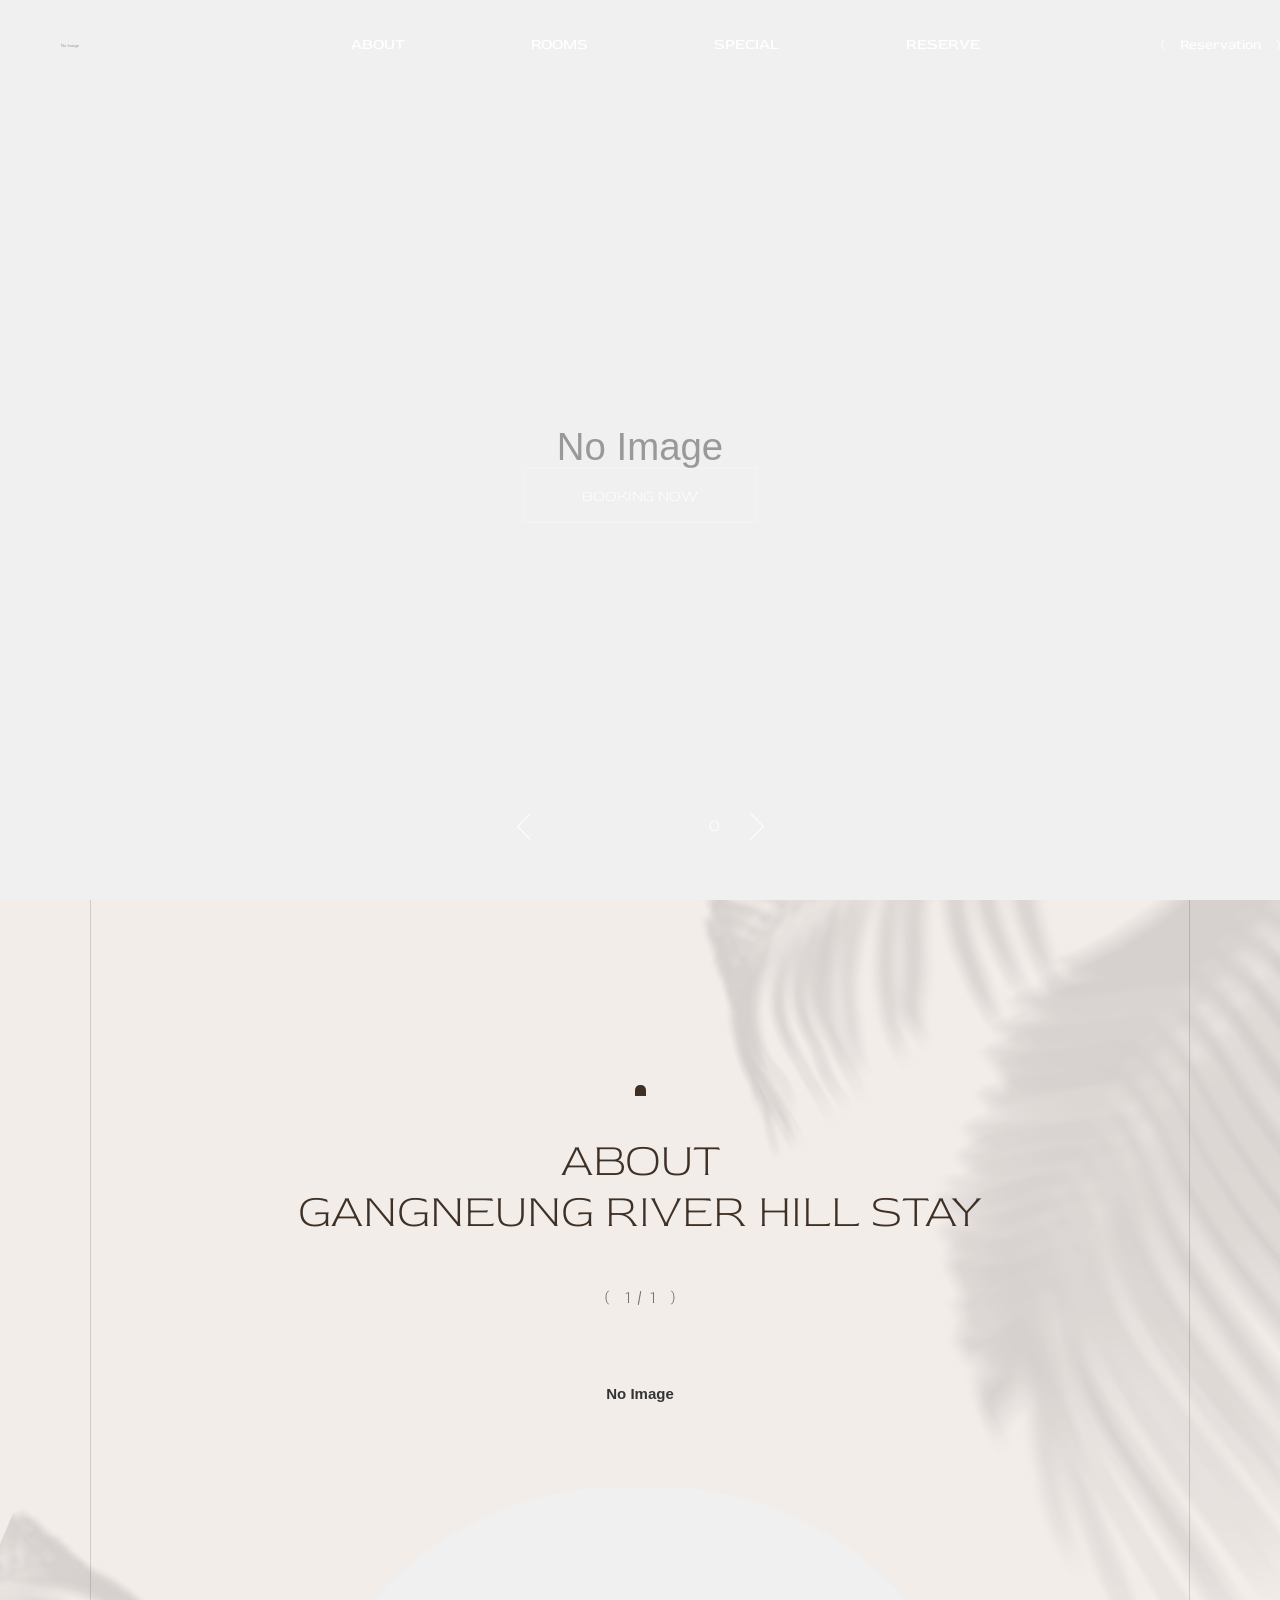
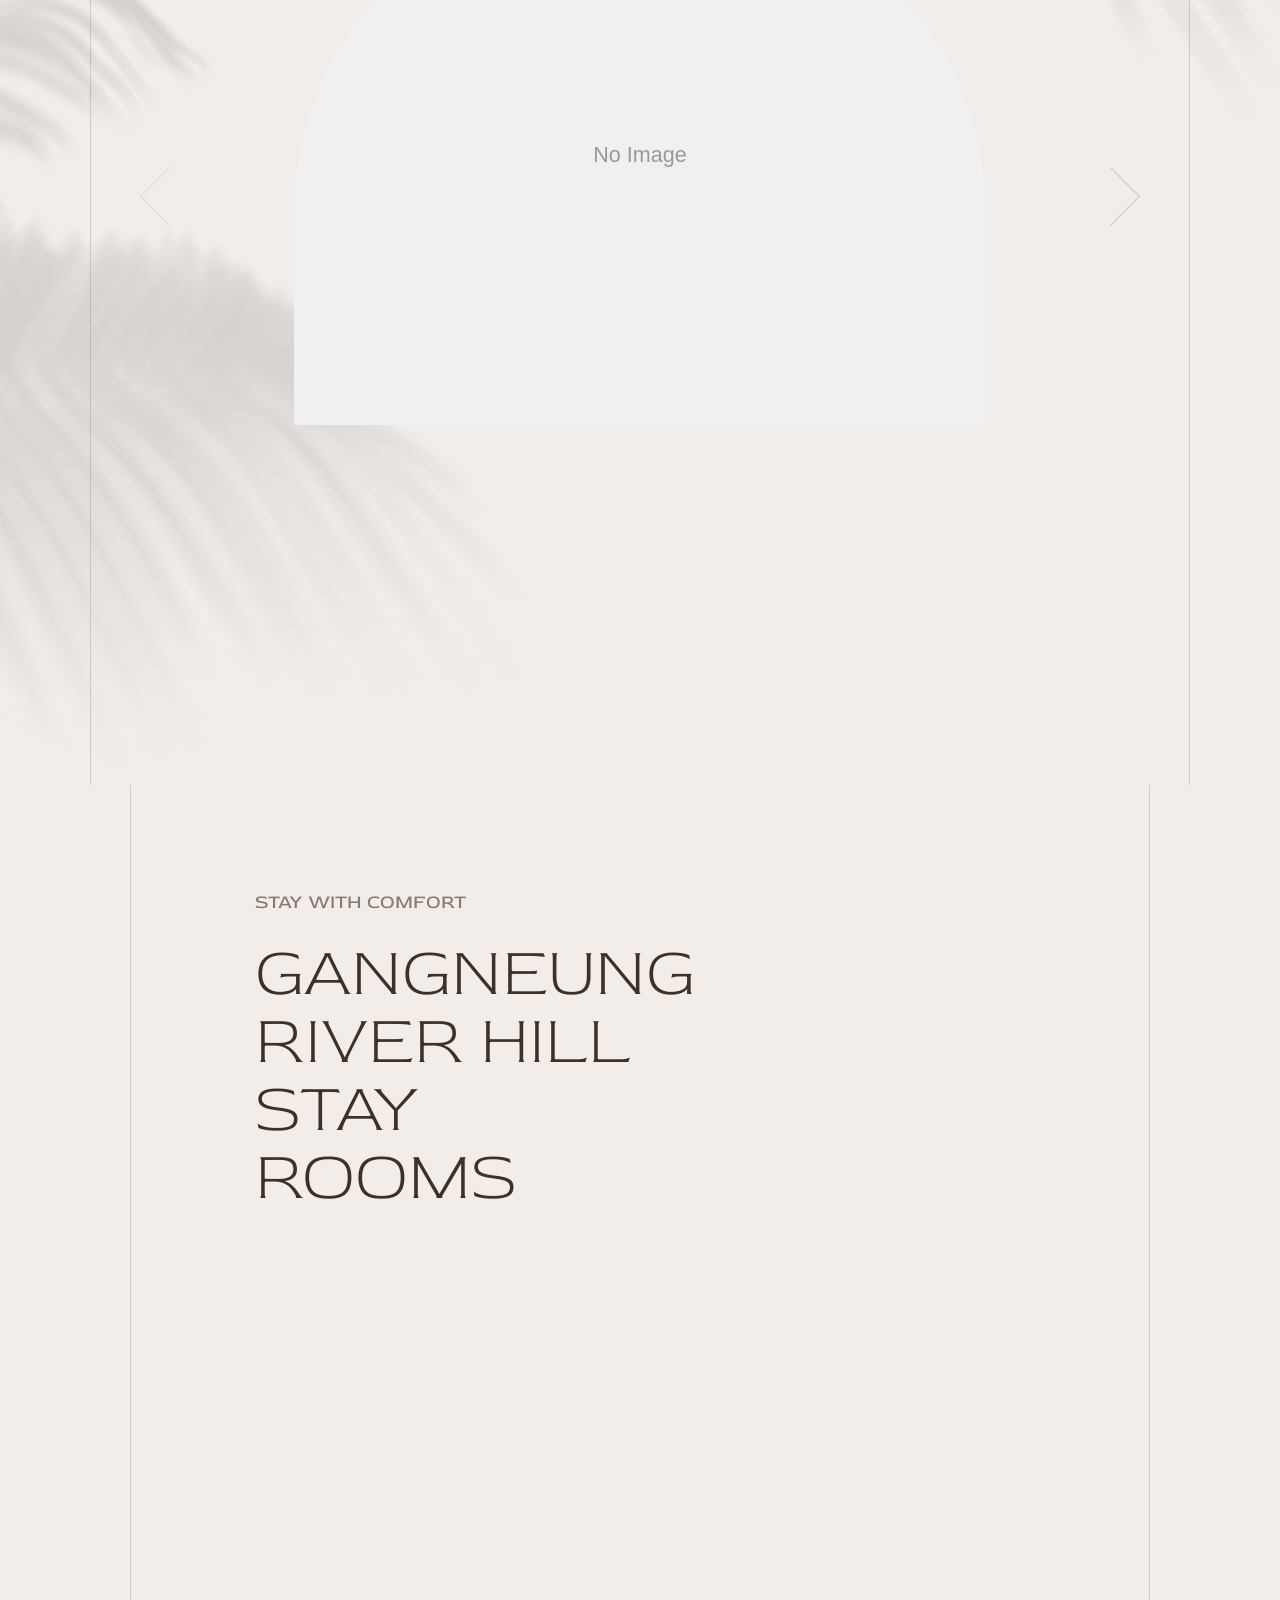
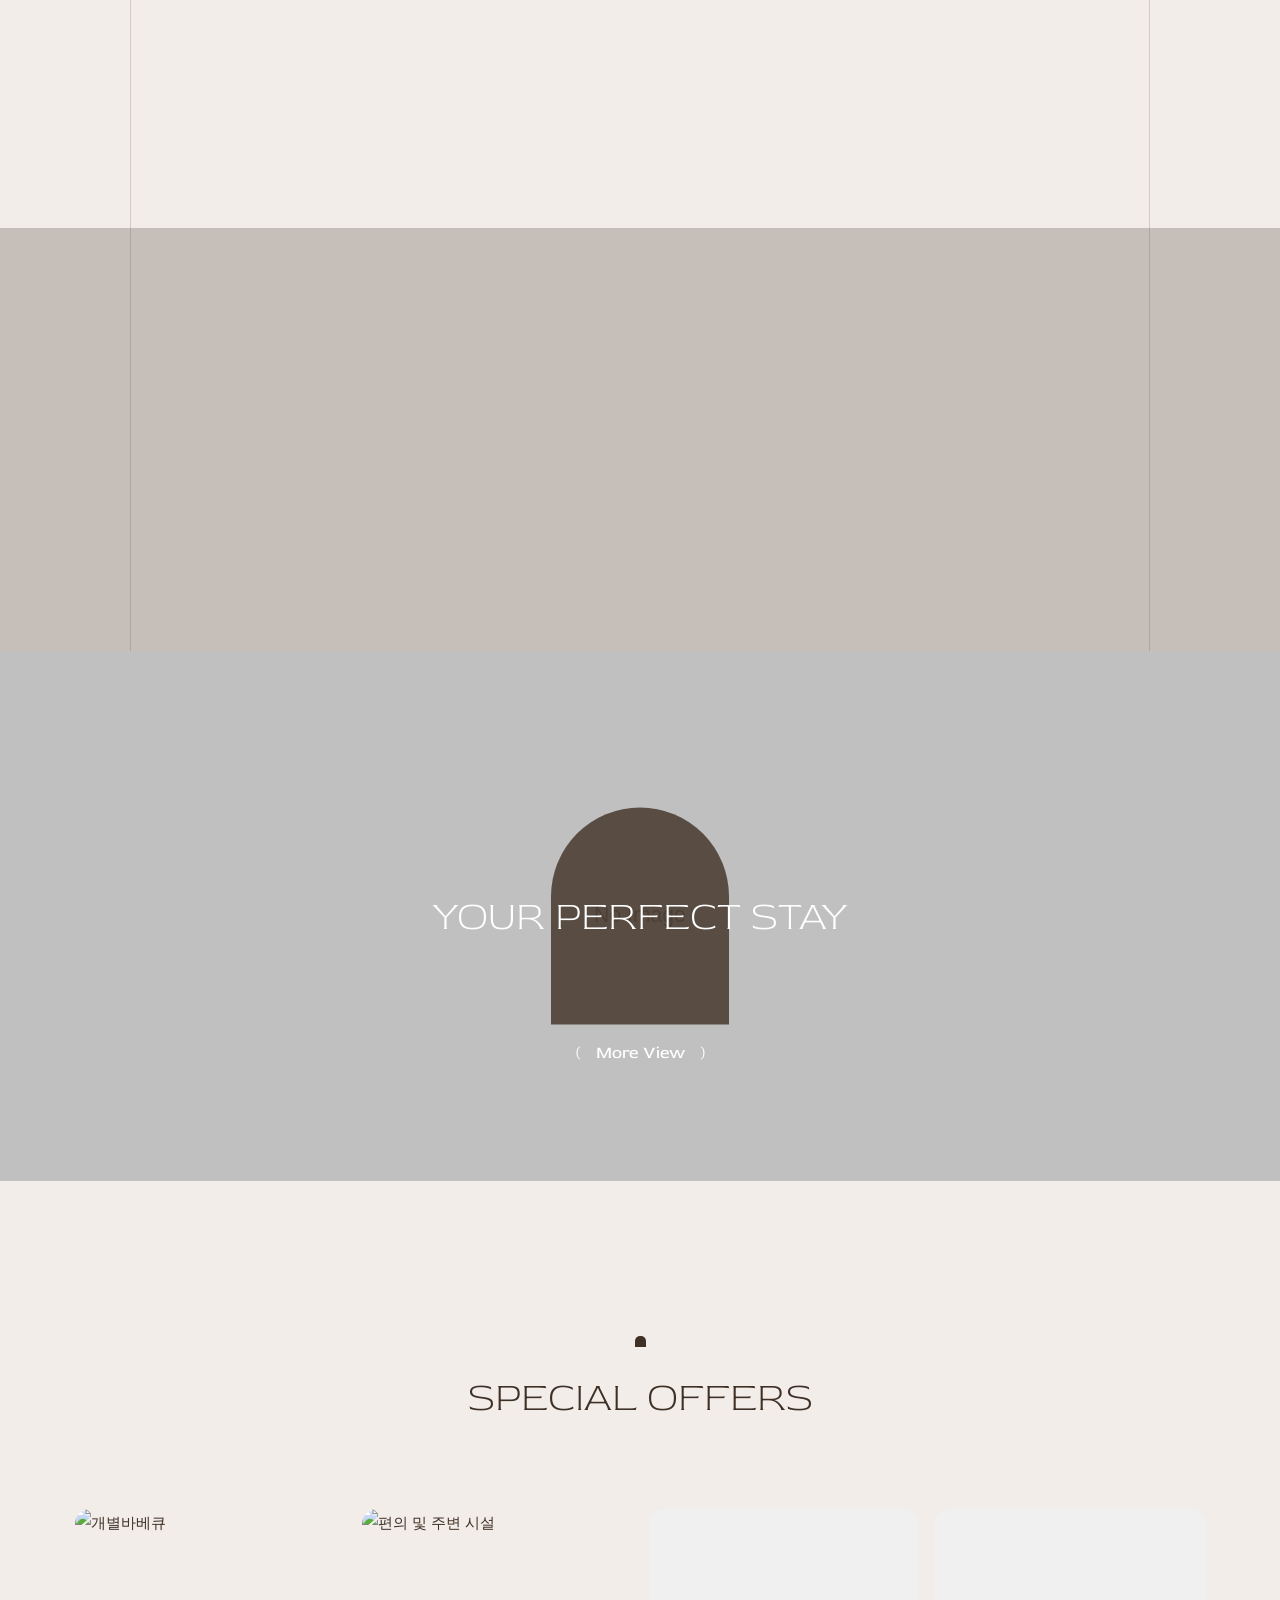
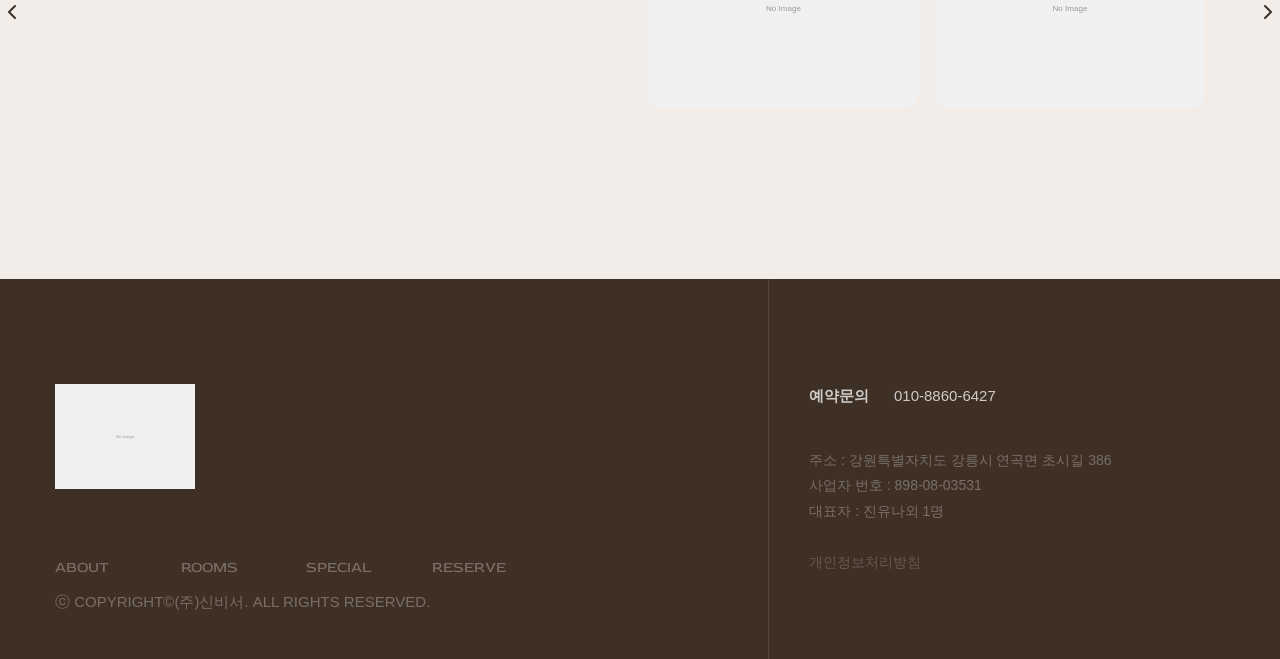
==== index.html @ bd5796c8 "Deploy site files" ====
<!DOCTYPE html>
<html lang="ko">
<head>
    <meta charset="UTF-8">
    <meta name="viewport" content="width=device-width, initial-scale=1.0">
    <link rel="icon" href="data:,">
    <title>강릉 리버힐스테이 - 홈</title>

    <link rel="stylesheet" href="styles/swiper-bundle.min.css" />
    <link rel="stylesheet" href="https://unpkg.com/aos@next/dist/aos.css" />
    <link rel="stylesheet" href="styles/theme.css">
    <link rel="stylesheet" href="styles/common.css">
    <link rel="stylesheet" href="styles/style.css">
    <link rel="stylesheet" href="styles/popup.css">

    <script src="https://code.jquery.com/jquery-latest.min.js"></script>
    <script src="js/swiper-bundle.min.js"></script>
    <script src="https://unpkg.com/aos@next/dist/aos.js"></script>
    <script src="js/header-footer-loader.js"></script>
  <!-- Open Graph Meta Tags for Social Media -->
  <meta property="og:type" content="website" />
  <meta property="og:title" content="강릉 리버힐스테이 - 홈" />
  <meta property="og:description" content="맑은 연곡천의 자연과 무료 개별 숯불 바비큐, 정성 어린 텃밭의 온기가 어우러지는 강릉 리버힐스테이에서 완벽한 휴식을 경험해 보세요." />
  <meta property="og:image" content="https://bookingplay-media.s3.amazonaws.com/item_images/2026/11/05/ZXi0kAtU2E5S.jpg" />
  <meta property="og:url" content="https://riverhillstay.kr" />

  <!-- Twitter Card Meta Tags -->
  <meta name="twitter:card" content="summary_large_image" />
  <meta name="twitter:title" content="강릉 리버힐스테이 - 홈" />
  <meta name="twitter:description" content="맑은 연곡천의 자연과 무료 개별 숯불 바비큐, 정성 어린 텃밭의 온기가 어우러지는 강릉 리버힐스테이에서 완벽한 휴식을 경험해 보세요." />
  <meta name="twitter:image" content="https://bookingplay-media.s3.amazonaws.com/item_images/2026/11/05/ZXi0kAtU2E5S.jpg" />
</head>
<body>
    <div id="sh_wrapper">
    <main id="sh_container">
            <!-- sh_section [s] -->
            <section id="sh_section" style="background:var(--color-primary)">
                <!-- main_banner [s] -->
                <!-- MAPPER: customFields.pages.index.sections[0].hero.images[isSelected] 동적 배경이미지 적용 -->
                <article>
                    <div id="main_banner">
                        <div class="swiper-container main_slide">
                            <div class="swiper-wrapper" data-index-hero-slides>
                                <div class="swiper-slide" style="background-size:cover;"></div>
                                <div class="swiper-slide" style="background-size:cover;"></div>
                                <div class="swiper-slide" style="background-size:cover;"></div>
                                <div class="swiper-slide" style="background-size:cover;"></div>
                                <div class="swiper-slide" style="background-size:cover;"></div>
                                <div class="swiper-slide" style="background-size:cover;"></div>
                                <div class="swiper-slide" style="background-size:cover;"></div>
                                <div class="swiper-slide" style="background-size:cover;"></div>
                                <div class="swiper-slide" style="background-size:cover;"></div>
                            </div>
                        </div>
                        <div class="txt" data-aos="fade-up">
                            <!-- MAPPER: customFields.pages.index.sections[0].hero.title, description -->
                            <div class="main_txt">
                                <p data-index-hero-description></p>
                                <span data-index-hero-title></span>
                                <a href="#!" data-booking-link>BOOKING NOW</a>
                            </div>
                        </div>
                        <div class="controls">
                            <button type="button" class="arr prev">
                                <img src="images/main_prev.png" alt="prev">
                            </button>
                            <div class="swiper-container pager">
                                <ul class="swiper-wrapper"></ul>
                            </div>
                            <div class="swiper-progress-bar">
                                <span class="slide_progress-bar"></span>
                            </div>
                            <p class="num num02">0</p>
                            <button type="button" class="arr next">
                                <img src="images/main_next.png" alt="next">
                            </button>
                        </div>
                    </div>
                </article>
                <!-- main_banner [e] -->

                <!-- atc01 [s] -->
                <article>
                    <article id="atc01">
                        <div class="all_wrap">
                            <img src="images/shadow_top.png" class="top_bg">
                            <img src="images/shadow_bottom.png" class="bottom_bg">
                            <div data-aos="fade-up" class="aos-init">
                                <div class="tit">
                                    <div class="deco"></div>
                                    <p><span>About</span><span data-essence-description>Jajakdo Aroma</span></p>
                                </div>
                                <div class="pager"></div>
                            </div>
                            <div class="swiper-container atc01_slide" data-aos="fade-up">
                                <div class="controls">
                                    <span class="arr prev"><img src="images/left.png" alt="img01"></span>
                                    <span class="arr next"><img src="images/right.png" alt="img01"></span>
                                </div>
                                <ul class="swiper-wrapper" data-essence-slides>
                                    <!-- MAPPER: customFields.pages.index.sections[0].essence.images[isSelected] 동적 생성 -->
                                </ul>
                            </div>
                        </div>
                    </article>
                </article>
                <!-- atc01 [e] -->

                <!-- roomList [s] -->
                <article>
                    <div id="roomList">
                        <div class="all_wrap">
                            <div class="tit_area room_tit" data-aos="fade-up">
                                <!-- MAPPER: gallery.title (fallback: stay with comfort), property.englishName, gallery.description -->
                                <div data-aos="fade-right">
                                    <b data-gallery-title-comfort>stay with comfort</b>
                                    <p><span data-property-english-name></span><span>rooms</span></p>
                                </div>
                                <b data-aos="fade-left" data-gallery-description></b>
                            </div>
                            <div class="wrap" data-aos="fade-up">
                                <div class="controls">
                                    <span class="arr prev">
                                        <img src="images/left.png" alt="img01">
                                    </span>
                                    <span class="arr next">
                                        <img src="images/right.png" alt="img01">
                                    </span>
                                </div>
                                <!-- MAPPER: property.rooms[].images[0].url + name + description -->
                                <div class="room_slider swiper-container">
                                    <div class="swiper-wrapper room_slide" data-index-room-slides>
                                    </div>
                                </div>
                            </div>
                        </div>
                    </div>
                </article>
                <!-- roomList [e] -->

                <!-- atc02 [s] -->
                <!-- MAPPER: customFields.pages.index.sections[0].closing.title, description, images[isSelected] -->
                <article>
                    <div id="atc02">
                        <div class="bg">
                            <img alt="visual" data-closing-image>
                        </div>
                        <div class="txt">
                            <p data-aos="fade-up" data-closing-title>your perfect stay</p>
                            <span data-aos="fade-up" data-closing-description>
                            </span>
                            <a data-aos="fade-up" href="main.html">(<span>More View</span>)</a>
                        </div>
                    </div>
                </article>
                <!-- atc02 [e] -->

                <!-- atc03 [s] -->
                <!-- MAPPER: customFields.pages.index.sections[0].signature.title, property.facilities[].images[isSelected] + name -->
                <article>
                    <div id="atc03" data-aos="fade-up">
                        <div class="tit">
                            <div class="deco"></div>
                            <p><span data-index-signature-title></span></p>
                            <b data-index-signature-description></b>
                        </div>
                        <div class="controls">
                            <span class="arr prev">
                                <svg xmlns="http://www.w3.org/2000/svg" width="24" height="24" viewBox="0 0 24 24" fill="none" stroke="currentColor" stroke-width="2" stroke-linecap="round" stroke-linejoin="round" class="feather feather-chevron-left">
                                    <polyline points="15 18 9 12 15 6"></polyline>
                                </svg>
                            </span>
                            <span class="arr next">
                                <svg xmlns="http://www.w3.org/2000/svg" width="24" height="24" viewBox="0 0 24 24" fill="none" stroke="currentColor" stroke-width="2" stroke-linecap="round" stroke-linejoin="round" class="feather feather-chevron-right">
                                    <polyline points="9 18 15 12 9 6"></polyline>
                                </svg>
                            </span>
                        </div>
                        <div class="swiper-container offer_slide" data-aos="fade-up">
                            <ul class="swiper-wrapper" data-index-facility-slides>
                            </ul>
                        </div>
                    </div>
                </article>
                <!-- atc03 [e] -->
            </section>
            <!-- sh_section [e] -->
        </section>
    </main>
    </div>

    <script src="js/preview-handler.js"></script>
    <script src="js/image-helpers.js"></script>
    <script src="js/data-mapper/core/base-mapper.js"></script>
    <script src="js/data-mapper/pages/index-mapper.js"></script>
    <script src="js/data-mapper/pages/header-footer-mapper.js"></script>
    <script src="js/common.js"></script>
    <script src="js/pages/index.js"></script>
    <div id="popup-container"></div>
    <script src="js/popup.js"></script>
</body>
</html>
---- styles/theme.css ----
/* ============================================================
   Theme CSS - 색상 및 폰트 정의 (이 파일만 교체하면 테마 변경)
   - 모든 폰트 @import 는 여기에만 둔다
   ============================================================ */

/* ===== Fonts (import는 theme.css 에만) ===== */
@import url('https://fonts.googleapis.com/css2?family=Noto+Sans+KR:wght@100;300;400;500;700&display=swap');
@import url('https://fonts.googleapis.com/css2?family=Red+Rose:wght@300;400;500;600;700&display=swap');
@import url('https://cdn.jsdelivr.net/gh/orioncactus/pretendard@v1.3.9/dist/web/static/pretendard.min.css');

:root {
  /* ===== Colors (백오피스에서 변경 가능) ===== */
  --color-primary: #f3edea;   
  --color-secondary: #3f3025;  

  /* ===== Fonts ===== */
  --font-en-main: 'Red Rose', serif;
  --font-ko-main: 'Noto Sans KR', sans-serif;   
  --font-ko-sub: 'Pretendard', sans-serif;     
}
---- styles/common.css ----
@charset "utf-8";

/* ========================== 초기화 [s] */
html, body, div, span, applet, object, iframe,h1, h2, h3, h4, h5, h6, p, blockquote, pre,a, abbr, acronym, address, big, cite, code,del, dfn, em, img, ins, kbd, q, s, samp,small, strike, strong, sub, sup, tt, var,b, u, i, center,dl, dt, dd, ol, ul, li,fieldset, form, label, legend,table, caption, tbody, tfoot, thead, tr, th, td,article, aside, canvas, details, embed, figure, figcaption, footer, header, hgroup, menu, nav, output, ruby, section, summary,time, mark, audio, video{margin:0;padding:0;border:0;font-size:100%;font:inherit;vertical-align:baseline}
article, aside, details, figcaption, figure, footer, header, hgroup, menu, nav, section{display:block}
body{line-height:1;font-family:var(--font-ko-main)}
ol, ul, dl, dt, dd{list-style:none}
blockquote, q{quotes:none}
blockquote:before, blockquote:after,q:before, q:after{content:'';content:none}
table{border-collapse:collapse;border-spacing:0}
input, button{margin:0;padding:0;font-family:var(--font-ko-main)}
input[type="submit"]{cursor:pointer}
button{cursor:pointer}
textarea, select{font-family:var(--font-ko-main)}
select{margin:0}
a{color:var(--color-secondary);text-decoration:none}
label, input, button, select, img{vertical-align:middle}
body{font-size:0.81em}
*, :after, :before{box-sizing:border-box}
*{-webkit-text-size-adjust:none}
.sound_only{display:inline-block !important;position:absolute;top:0;left:0;margin:0 !important;padding:0 !important;font-size:0;line-height:0;border:0 !important;overflow:hidden !important}

:root{--mainsize:1200px}
/* ========================== 초기화 [e] */

/* ========================== HEADER */
#sh_wrapper{position:relative;width:100%;font-size:15px;font-weight:400;color:#777;line-height:1.8;word-break:keep-all;font-family:var(--font-ko-sub)}
#sh_hd{position:relative;z-index:20;width:100%}
#sh_hd.sub{position:absolute}

#shGnb{display:flex;align-items:center;position:absolute;left:50%;transform:translateX(-50%);width:100%;height:90px;max-width:1400px}
.sh_lnb_bg{display:none;position:absolute;top:0;left:0;width:100%;height:550px;background-color:#fff}

/* 로고*/
.sh_logo {position:relative;width:140px;}
.sh_logo img {width:100%;height:auto;display:block;}
.sh_logo .logo-pc {display:block;transition:opacity .2s;}
.sh_logo .logo-m {display:none;}

/* header.on 상태일 때 */
#shGnb.on .sh_logo .logo-pc {display:none;}
#shGnb.on .sh_logo .logo-m {display:block;}

/* 헤더 주입 직후 ~ 매퍼가 src 를 넣기 전까지는 src 없는 <img> 가
   깨진 이미지 아이콘 + alt("로고") 로 깜박이므로 숨긴다 */
img[data-logo]:not([src]),
img[data-logo][src=""] {visibility:hidden;}

/* 메뉴 오픈(#shGnb.on) 시 로고도 대메뉴 텍스트와 동일하게 secondary 색으로 전환.
   업체별 컬러 로고 파일이 따로 없으므로, 로고 이미지의 알파를 mask 로 써서
   --color-secondary 를 칠한다. --logo-src / data-logo-ready 는 header-footer-mapper 가 주입 */
html[data-logo-ready] .sh_logo .logo-pc,
html[data-logo-ready] .sh_logo .logo-m {position:absolute;left:0;top:0;width:100%;}
html[data-logo-ready] .sh_logo .logo-pc {position:static;}
html[data-logo-ready] .sh_logo .logo-m {
    display:block;opacity:0;transition:opacity .2s;
    background-color:var(--color-secondary);
    -webkit-mask:var(--logo-src) no-repeat center / contain;
    mask:var(--logo-src) no-repeat center / contain;
}
html[data-logo-ready] .sh_logo .logo-m img {visibility:hidden;}
html[data-logo-ready] #shGnb.on .sh_logo .logo-pc {display:block;opacity:0;}
html[data-logo-ready] #shGnb.on .sh_logo .logo-m {opacity:1;}

/*header*/
#shGnb .sh_nav ul,
#shGnb .sh_nav ul .depth1, {position:absolute;left:50%;top:50%;transform:translate(-50%, -50%);width:max-content}
#shGnb .sh_nav {position:relative;z-index:90; text-align:center; font-size:0; display:block;padding-left:150px}
#shGnb .sh_nav:after {content:'';display:block;clear:both;}
#shGnb .sh_nav ul,
#shGnb .sh_nav ul .depth1 {display:inline-block;vertical-align:middle;font-size:15px;position:relative;}
#shGnb .sh_nav ul .depth1 .depth1_a {line-height:6.25;display:block;padding:0 61px;transition:none;letter-spacing:0; text-transform:uppercase;}
#shGnb .sh_nav ul .depth1 .depth1_a span{display: block;font-weight: 400;color: #fff;transition: all .2s;font-family: var(--font-en-main), var(--font-ko-sub);}
#shGnb.on .sh_nav ul .depth1 .depth1_a span{color:var(--color-secondary);}
#shGnb .sh_nav ul .depth1 .depth_box {display: block; position: absolute;left: 50%;transform: translateX(-50%);min-width: 100%; width: max-content;max-width:220px;min-height: 145px;max-height:440px;overflow-y:auto;overflow-x:hidden;}
#shGnb .sh_nav ul .depth1 .depth_box.on {max-height:440px;opacity:1;}
/* 동적 메뉴(rooms/special)가 많을 때 소메뉴 스크롤바 */
#shGnb .sh_nav ul .depth1 .depth_box::-webkit-scrollbar {width:4px;}
#shGnb .sh_nav ul .depth1 .depth_box::-webkit-scrollbar-thumb {background:#ccc;border-radius:4px;}
#shGnb .sh_nav ul .depth1 .depth_box::-webkit-scrollbar-track {background:transparent;}
#shGnb .sh_nav ul .depth1 .depth_box li {font-size:14px;line-height:1;padding:7px 0;color:var(--color-secondary);}
#shGnb .sh_nav ul .depth1 .depth_box li + li {margin-top:5px;}
#shGnb .sh_nav ul .depth1 .depth_box li a {display: none; line-height: 1.8;text-align: center;color: #999;transition: all .2s;}
/* 객실명이 길어도 옆 대메뉴를 침범하지 않게 한 줄 말줄임 (전체 이름은 a 의 title 로) */
#shGnb .sh_nav ul .depth1 .depth_box li a {max-width:100%;white-space:nowrap;overflow:hidden;text-overflow:ellipsis;}
#shGnb .sh_nav ul .depth1 .depth_box li a:hover{color:red}
#shGnb.on .sh_nav ul .depth1 .depth_box li a {color:#999;display:block}


#shGnb .sh_nav .sh_nav01 {float:left;}
#shGnb .sh_nav .sh_nav02 {float:right;}
#shGnb .sh_nav_bg{position:absolute;left:0;top:100%;right:0;background:rgba(179,158,145,0.5);z-index:50;overflow:hidden;height: 0;box-sizing: border-box;height:0;transition:all .5s;}
#shGnb .sh_nav_bg.on {height:500px;}


/* 대분류  */
#shGnb.on .sh_tip{color:var(--color-secondary)}

/* 소분류 */
#shGnb .sh_lnb_s{}
#shGnb .sh_lnb_s li a{display:block;line-height:1.8;text-align:center;color:#999;transition:all .2s}
#shGnb .sh_lnb_s li a:hover{color:var(--color-secondary)}

/* 예약하기 버튼 */
#shGnb .sh_tip{position:absolute;right:0;font-size:14px;color:#fff;font-family:var(--font-en-main)}
#shGnb .sh_tip span{padding:0 15px;transition:0.2s}
#shGnb .sh_tip:hover span{padding:0 25px}

/* ybs 버튼 */
#shGnb .ybs{position:absolute;right:10%;font-size:14px;color:#fff;font-family:var(--font-en-main)}
#shGnb .ybs span{padding:0 15px;transition:0.2s}
#shGnb .ybs:hover span{padding:0 25px}

/* 네이버·인스타그램 버튼 (homepage.socialLinks.blog / instagram) — 값이 없으면 매퍼가 숨김 클래스를 유지한다 */
.hidden-social-link{display:none!important}
/* PC: ( YBS ) 왼쪽 같은 줄 — YBS right:10% + YBS 폭 68px + 간격 12px. 로고 높이 26px, 인스타는 비율 유지(122×126) */
#shGnb .sh_sns{position:absolute;right:calc(10% + 80px);top:50%;transform:translateY(-50%);display:flex;align-items:center;gap:10px}
#shGnb .sh_sns a,
#topmenuM .m_sns a{display:block;line-height:0}
#shGnb .sh_sns img,
#topmenuM .m_sns img{display:block;width:auto;height:26px}
/* 소셜이 보일 때만(매퍼가 루트에 찍는 data-social="on") 대메뉴 좌우 여백을 줄여 YBS 왼쪽에 자리를 만든다.
   여백을 줄이지 않으면 TRAVEL 이 켜진 사이트에서 TRAVEL 글자와 소셜이 겹친다 (61px → 40 / 28 / 15px).
   depth1_a 는 transition:none 이라 매핑 직후 여백이 튀지 않는다. */
[data-social='on'] #shGnb .sh_nav ul .depth1 .depth1_a{padding:0 40px}
@media (max-width:1280px){
[data-social='on'] #shGnb .sh_nav ul .depth1 .depth1_a{padding:0 28px}
}
@media (max-width:1199px){
[data-social='on'] #shGnb .sh_nav ul .depth1 .depth1_a{padding:0 15px}
}

/* 반응형 메뉴 [s] */
#topmenuM{display:none;position:relative;width:100%;min-height:66px;padding:15px 15px 15px 15px;line-height:1.8;font-family:var(--font-ko-main);font-weight:400}	
/* 로고 */
#m_logo{position:relative}
#m_logo a{display:inline-block}
/* 전화걸기 */
#topmenuM .tel{display:block;position:absolute;right:15px;top:10px;width:45px;height:45px;border-radius:50%;font-size:20px;text-align:center;line-height:40px;color:#fff;background-color:#978468}

/* 상단 버튼 및 오픈메뉴 */
#m_navBtn{position:absolute;top:25px;right:15px;z-index:5;width:24px;height:30px}
/* 네이버·인스타그램 버튼 — 햄버거 바로 왼쪽 (햄버거 세로 중심 40px 에 맞춤). 메뉴가 열리면 패널(z-index 6) 아래로 가려진다 */
#topmenuM .m_sns{position:absolute;right:53px;top:27px;z-index:3;display:flex;align-items:center;gap:10px}
#m_navBtn span{display:block;position:relative;top:50%;transform:translateY(-50%);width:100%;height:2px;background-color:#fff}
#m_navBtn span.on:before, #m_navBtn span.on:after{background-color:#000}
#m_navBtn span:before, #m_navBtn span:after{display:block;content:"";position:absolute;top:-8px;width:24px;height:2px;background-color:#fff;transition:all .1s}
#m_navBtn span:after{top:8px}
#m_navBtn.on{position:fixed}
#m_navBtn.on span{background-color:transparent}
#m_navBtn.on span:before{top:0;transform:rotate(45deg)}
#m_navBtn.on span:after{top:0;transform:rotate(-45deg)}
#mnavWrap{display:none;position:fixed;left:0;top:0;z-index:4;width:100%;height:100%;background-color:rgba(0,0,0,.7)}
#mnavWrap .inner{overflow-y:scroll;opacity:0;position:fixed;right:-40px;top:0;z-index:6;min-width:300px;width:75%;height:100%;padding:60px 0;background-color:#fff;transition:all .1s}
#mnavWrap.on .inner{opacity:1;right:0;transition:all .4s}
#mnavWrap .inner:before, #mnavWrap .inner:after{opacity:0;display:block;position:fixed;top:0;right:-40px;z-index:1;content:"";min-width:300px;width:70%;height:60px;background-color:#fff;transition:all .1s}
#mnavWrap .inner:after{top:auto;bottom:0}
#mnavWrap.on .inner:before, #mnavWrap.on .inner:after{opacity:1;right:0;transition:all .4s}
#mnavWrap .inner .mo_hd_copy{position:fixed;left:0;bottom:15px;z-index:2;min-width:300px;width:70%;font-size:12px;text-align:center;color:#888}
#mnavWrap .user_tip{padding:10px 20px;background-color:#f5f5f5}
#mnavWrap .user_tip li{display:inline-block}
#mnavWrap .user_tip li+li{margin-left:10px}
/* 대분류 */
#topmenuM .inner .aside_box .depth1{display:block;position:relative;width:100%;height:52px;padding:0 20px;border:none;border-bottom:1px solid #ddd;background:none;font-size:16px;line-height:52px;color:var(--color-secondary);text-align:left;font-family:var(--font-ko-main);font-weight:500}
#topmenuM .inner .aside_box .depth1:after{content: ""; position: absolute;top: 50%;right: 20px;transform: translateY(-50%); width: 16px;height: 11px;
background-image: url(../images/icon_down.png);background-repeat: no-repeat; background-position: 0 0;transition: all 0.3s;}
#topmenuM .inner .aside_box  .depth1.on:after{transform: rotate(180deg);}
/* 소분류 */
#topmenuM .inner .aside_box .depth_list{display:none;padding:15px 20px;border-bottom:1px solid #ddd;background-color:#f2f3f5}
#topmenuM .inner .aside_box .depth_list li a{font-size:14px;color:#777}

/* ========================== PROGRESS BAR */
.swiper-progress-bar{position:relative;width:90px;height:1px;margin-right:10px}
.slide_progress-bar{opacity:0;position:absolute;left:0;right:0;width:100%;height:1px;background:rgba(255,255,255,0.3)}
.slide_progress-bar:after{content:"";position:absolute;top:0;left:0;width:0;height:100%;background:#fff}
.swiper-progress-bar.active .slide_progress-bar{opacity:1}
.swiper-progress-bar.animate .slide_progress-bar{transition:width 3.5s linear;width:100%}
.swiper-progress-bar.animate .slide_progress-bar:after{transition:width 3.5s linear;width:100%}

@media (max-width: 1440px) {
  .swiper-progress-bar{width:75px}
}
@media (max-width: 768px) {
  .swiper-progress-bar{width:65px}
}
@media (max-width: 480px) {
  .swiper-progress-bar{width:55px}
}

/* ========================== CONTAINER */
/* ⚠️ 원래 `url(../img/common/bg.jpg)` 반복 배경이 있었으나 `img/` 디렉터리가
   저장소에 한 번도 커밋된 적이 없어 전 페이지에서 404 가 났다(git 이력 확인).
   원본 출처도 남아 있지 않아 복원이 불가능해 죽은 참조를 제거한다.
   텍스처가 필요해지면 `img/common/bg.jpg` 를 추가하고 아래 두 선택자에 되살린다:
     #sh_section / #sh_container .section */
#sh_container{position:relative;width:100%;z-index:4;}
#sh_container_wrapper{position:relative;width:100%}
#sh_container_wrapper:after{display:block;visibility:hidden;clear:both;content:""}


/* ========================== CONTENT */
#sh_content{position:relative;z-index:4;max-width:1200px;min-height:500px;padding:0;margin:70px auto 80px;line-height:1.6;color:#888;zoom:1}
#sh_content:after{display:block;visibility:hidden;clear:both;content:""}




/* ========================== FOOTER */
#sh_ft{overflow:hidden;width:100%;height:380px;font-size:15px;line-height:1.6;color:rgba(255, 255, 255, 0.3);background:var(--color-secondary);font-family:var(--font-ko-sub)} 
#sh_ft .flex{display:flex;align-items:flex-start;height:100%}
#sh_ft .left{display:flex;flex-direction:column;justify-content:space-between;width:60%;height:100%;padding:105px 20px 45px 210px}
#sh_ft .left .menu > a.ft-logo{display:inline-block;width:140px}
#sh_ft .left .menu > a.ft-logo img{width:100%;height:auto;display:block}
#sh_ft .left .menu .ft_nav{padding-top:60px}
#sh_ft .left .menu .ft_nav > ul{display:flex;align-items:flex-start;gap:60px}
#sh_ft .left .menu .ft_nav > ul > li{display:flex;align-items:flex-start;flex-direction:column;gap:15px}
#sh_ft .left .menu .ft_nav > ul > li > a{color:rgba(255, 255, 255, 0.3);font-size:15px;font-family:var(--font-en-main), var(--font-ko-sub);transition:0.2s}
#sh_ft .left .menu .ft_nav > ul > li > a:hover{color:rgba(255, 255, 255, 0.8)}
#sh_ft .left .menu .ft_nav > ul > li .ft_smenu li a{font-size:14px;color:rgba(255, 255, 255, 0.3);transition:0.2s}
#sh_ft .left .menu .ft_nav > ul > li .ft_smenu li a:hover{color:rgba(255, 255, 255, 0.8)}
#sh_ft .left .menu .copy{font-family:var(--font-en-main)}
#sh_ft .right{display:flex;flex-direction:column;justify-content:space-between;gap:60px;width:40%;height:100%;padding:105px 0 0 0;border-left:1px solid rgba(255, 255, 255, 0.1)}
#sh_ft .right .top{padding-left:60px}
#sh_ft .right .cs{padding-bottom:40px;color: rgba(255, 255, 255, 0.75);}
#sh_ft .right .cs p b{display:inline-block;padding-right:25px;font-size:15px;font-weight:600}
#sh_ft .right .cs p+p{margin-top:10px}
/* 전화번호가 여러 개일 때 라벨 옆 첫 번호 아래로 줄바꿈해 노출.
   #sh_ft 는 고정 높이(380px)라 늘어난 줄만큼 상단 여백을 줄인다.
   .has-multi-phone 은 번호가 2개 이상일 때만 붙으므로 1개일 때 레이아웃은 그대로 유지된다. */
#sh_ft.has-multi-phone .left{padding-top:75px}
#sh_ft.has-multi-phone .right{padding-top:75px}
#sh_ft .right .cs p [data-footer-phone]{display:inline-block;vertical-align:top}
#sh_ft .right .cs p [data-footer-phone] .phoneItem{display:block}
#sh_ft .right .cs p [data-footer-phone] .phoneItem+.phoneItem{margin-top:4px}
#sh_ft .right .add{font-size:14px;line-height:1.8;word-break:keep-all}
#sh_ft .right .admin{display:flex;align-items:center;gap:30px;height:105px;padding-left:60px;border-top:1px solid rgba(255, 255, 255, 0.1)}
#sh_ft .right .admin a{font-size:15px;font-weight:300;color:rgba(255, 255, 255, 0.2);font-family:var(--font-en-main)}
#sh_ft .right .admin a:hover{color:rgba(255, 255, 255, 0.8)}
#sh_ft .right .pop{display:flex;align-items:center;gap:30px;padding:26px 0 0}
#sh_ft .right .pop a{color:rgba(255, 255, 255, 0.2);transition:0.2s}
#sh_ft .right .pop a:hover{color:rgba(255, 255, 255, 0.8)}

/* ========================== QUICKLIST */
#quick_bnr{display:none;position:fixed;right:-80px;top:50%;z-index:20;transform:translateY(-50%);text-align:center;font-size:12px;letter-spacing:-.3px;transition:right .4s;font-family:var(--font-ko-main);font-weight:500}
#quick_bnr.fixed{right:10px}
#quick_bnr .tit{padding:15px 0;font-size:12px;font-weight:700;color:#fff;background-color:var(--color-secondary)}
#quick_bnr .tit p{padding-top:7px}

/* 링크 */
#quick_bnr .links{border-left:1px solid #e1e1e1;border-right:1px solid #e1e1e1}
#quick_bnr .links > li{position:relative;border-bottom:1px solid #e1e1e1;color:#999;background-color:rgba(255,255,255,.95)}
#quick_bnr .links > li.tel{padding:10px 0}
#quick_bnr .links > li.tel span{font-size:14px;line-height:17px;color:var(--color-secondary);font-family:var(--font-ko-main);font-weight:900}
#quick_bnr .links > li > p, #quick_bnr .links > li > a p{padding-top:5px}
#quick_bnr .links > li > a{display:block;padding:10px 0;color:#999;transition:all .2s}
#quick_bnr .links > li img{width: 55%;margin: 0 8px;}
#quick_bnr .kakao_pc{display:block}
#quick_bnr .kakao_pc p{display:none;flex-direction:column;justify-content:center;align-items:center;height:68px}
#quick_bnr .kakao_pc p span{margin-top:5px}
#quick_bnr .kakao_mo{display:none}
#quick_bnr .kakao_mo i{font-size:17px!important}

/* 상단으로 */
#quick_bnr .toTop{width:46px;height:46px;margin:12px auto;border-radius:50%;border:1px solid #e1e1e1;font-size:10px;line-height:1.6;color:#999;background-color:rgba(255,255,255,.95);transition:color .2s;font-family:var(--font-ko-main);font-weight:500}
#quick_bnr .toTop i{display:block;font-size:12px}

/* 지금예약 */
#fix_resv{opacity:0;display:none;position:fixed;right:0;bottom:58px;z-index:50;height:50px;margin-right:-10px;padding:0 15px 0 20px;border-radius:30px 0 0 30px;font-size:14px;text-align:center;line-height:52px;color:#fff;background-color:#978468;box-shadow:5px 5px 5px rgba(0,0,0,.2);transition:all .2s;font-family:var(--font-ko-main);font-weight:500}
#fix_resv i{padding-left:8px;font-size:13px}
#fix_resv.active{opacity:1;margin-right:0}

/* 반응형 [s] */
@media (hover:hover){
#quick_bnr .links > li > a:hover{color:var(--color-secondary)}
}
@media (max-width:1640px){
#sh_ft .left .menu .ft_nav > ul{gap:10px}
#sh_ft .left .menu .ft_nav > ul > li{width:calc(100% / 6)}
#sh_ft .left{padding:105px 20px 45px 55px}
#sh_ft .right .top{padding:0 20px 0 40px}
#sh_ft .right .admin{padding-left:40px}
}
@media (max-width:1024px){
#shGnb{display:none}
#topmenuM{display:block;position:absolute;border-bottom:1px solid rgb(255, 255, 255, 0.2)}
#sh_ft{height:583px;font-size:14px}
#sh_ft .left{padding:80px 0 40px 30px;}
#sh_ft .left .menu .ft_nav{padding-top:30px}
#sh_ft .left .menu .ft_nav > ul{flex-wrap:wrap;gap:35px}
#sh_ft .left .menu .ft_nav > ul > li{width:calc(100% / 4)}
#sh_ft .right{padding:80px 0 0 0}
#sh_ft .right .top{padding:0 10px 0 30px}
#sh_ft .right .pop{padding-top:108px}
#sh_ft .right .add{font-size:13px}
#quick_bnr{display:flex;flex-wrap:wrap;position:relative;width:100%;right:auto!important;top:auto;z-index:1;transform:none;background-color:#20231f;border-bottom:1px solid rgba(255,255,255,.1)}
#quick_bnr.main{display:flex}
#quick_bnr .tit{display:none}
#quick_bnr .toTop{display:none}
#quick_bnr .links{display:flex;justify-content:space-around;width:100%;border:none}
#quick_bnr .links+.links{background-color:rgba(0,0,0,.12)}
#quick_bnr .links > li{border:none;background:none}
#quick_bnr .links > li a{display:flex;flex-direction:column;justify-content:center;height:68px;padding:0;color:#fff}
#quick_bnr .links > li a p{padding-top:8px}
#quick_bnr .links > li.tel{display:none}
#quick_bnr .links > li .blog{font-size:12px;font-style:normal;font-family:var(--font-ko-main);font-weight:700}
#quick_bnr .kakao_pc{display:none}
#quick_bnr .kakao_mo{display:block}
#quick_bnr .links > li > a:hover{color:#fff}
}
@media (max-width:768px){
#sh_ft{height:auto;font-size:13px}
#sh_ft .flex{flex-direction:column}
#sh_ft .left{padding:60px 0 0 0;gap:45px;width:100%;text-align:center}
#sh_ft .left .menu .ft_nav > ul{flex-wrap:nowrap;gap:0px;justify-content:space-evenly}
#sh_ft .left .menu .ft_nav > ul > li{width:calc(100% / 7);align-items:center;text-align:center}
#sh_ft .left .menu .ft_nav > ul > li > a{font-size:14px}
#sh_ft .left .menu .ft_nav > ul > li .ft_smenu li a{font-size:13px}
#sh_ft .right{padding:30px 0 0 0;gap:30px;width:100%;text-align:center;border-left:none}
#sh_ft .right .top{padding:0px}
#sh_ft .right .cs{padding-bottom:30px}
#sh_ft .right .cs p b{padding-right:15px;font-size:14px}
#sh_ft .right .pop{justify-content:center;padding:20px 0}
#sh_ft .right .add{padding:0 10px}
#sh_ft .right .admin{justify-content:end;padding-left:0px;padding-right:20px;height:55px}
}
@media (max-width:480px){
#m_logo img{width:130px;}
#sh_hd.sub #topmenuM{position:relative;background-color:rgba(0,0,0, 0.7)}
#sh_hd.sub{position:relative;}
#sh_ft .left .menu .ft_nav{display:none}
#sh_ft .left{padding:50px 0 0 0;gap:20px}
#sh_ft .right{padding:20px 0 0 0;gap:20px}
#sh_ft .right .cs{padding-bottom:20px}
#sh_ft .right .cs p+p{margin-top:8px}
#sh_ft .right .pop{padding:10px 0}
#sh_ft .right .admin{padding-right:15px;gap:25px}
#sh_ft .right .admin a{font-size:14px}
#fix_resv{display:block}
}
@media (max-width:380px){
#sh_ft .left{padding:40px 0 0 0;gap:15px}
#sh_ft .right{padding:15px 0 0 0;gap:15px}
#sh_ft .right .cs{padding-bottom:15px}
#sh_ft .right .cs p+p{margin-top:5px}
#sh_ft .right .cs p b{padding-right:12px}
#sh_ft .right .admin{padding-right:10px;gap:20px;height:45px}
#sh_ft .right .admin a{font-size:13px}
}
/* 반응형 [e] */
































/* ========================== Image Placeholder Styles */
.empty-image-placeholder {
    display: block;
    width: 100%;
    height: auto;
    min-height: 200px;
    background-color: #f0f0f0;
    object-fit: contain;
}

#sh_ft [data-logo].empty-image-placeholder {
    min-height: 100px;
}

/* 예약하기 — 모바일 전용(`for_m`). 위치·크기는 전 템플릿 공통 규격이다. */
.ft_btn_reserve.on {
  position: fixed;
  bottom: 80px;
  right: 7px;
  z-index: 999;
}

.ft_btn_reserve.on > a > img {
  width: 75px;
  height: 75px;
}

/* ============================================================
   우측 하단 플로팅 버튼 — 상담하기 + 예약하기
   ============================================================ */

/* 예약하기(bottom:80px) 아래에 깔린다.
   ⚠️ 노출 여부는 매퍼가 정한다 — 총판A(`partnerType === 'distributor_a'`)이고
      `tripPropertyId` 가 있을 때만 뜬다. PC·모바일 모두 해당한다. */
#talk_custom_button {
  position: fixed;
  right: 7px;
  bottom: 6px;
  cursor: pointer;
  z-index: 999;
}

#talk_custom_button img {
  width: 75px;
  height: 75px;
  display: block;
}

/* ⚠️ 상담하기가 빠지면(총판B / 판매대행 / tripPropertyId 없음) 예약하기 아래가
   빈 채로 떠 있게 된다. 매퍼가 루트에 찍는 `data-consult` 로 바닥에 붙인다.
   예약하기 자체는 파트너 타입과 무관하게 `.for_m` 미디어쿼리로만 갈린다. */
[data-consult='off'] .ft_btn_reserve.on {
  bottom: 6px;
}

/* ── 푸터 농어촌민박사업자 이미지 (템플릿 확장) ─────────────────────
   customFields.footer.ruralStayMark 가 있을 때만 매퍼가 노출한다(마크업 기본 숨김).
   우측 정보 칸 맨 위(예약문의 위)에 정보 텍스트와 같은 정렬로 둔다.
   세로형(마크 + 신고번호 박스)이라 폭을 고정(PC 180px / 모바일 160px)하고 높이는 비율에 맡긴다.
   신고번호가 읽히도록 모바일에서도 160px 아래로 줄이지 않는다.
   #sh_ft 는 PC 380px / 태블릿 583px 고정 높이라 이미지가 들어가면 넘친다.
   매퍼가 붙이는 .has-rural-stay-mark 일 때만 높이를 내용에 맡기고(기존 높이는 최소값으로 유지)
   좌우 칸을 늘려 좌측 copyright 가 바닥에 붙는 기존 배치를 지킨다. */
#sh_ft .ft_rural_stay_mark_wrap {
  display: flex;
  justify-content: flex-start;
  padding-bottom: 24px;
}
#sh_ft .ft_rural_stay_mark {
  display: block;
  width: 180px;
  height: auto;
  max-width: 100%;
  object-fit: contain;
}
@media (max-width: 768px) {
  #sh_ft .ft_rural_stay_mark {
    width: 160px;
  }
}
@media (min-width: 769px) {
  #sh_ft.has-rural-stay-mark {
    height: auto;
  }
  #sh_ft.has-rural-stay-mark .flex {
    height: auto;
    min-height: 380px;
    align-items: stretch;
  }
  #sh_ft.has-rural-stay-mark .left,
  #sh_ft.has-rural-stay-mark .right {
    height: auto;
  }
  #sh_ft.has-rural-stay-mark .right {
    padding-bottom: 45px;
  }
}
@media (min-width: 769px) and (max-width: 1024px) {
  #sh_ft.has-rural-stay-mark .flex {
    min-height: 583px;
  }
  #sh_ft.has-rural-stay-mark .right {
    padding-bottom: 40px;
  }
}
@media (max-width: 768px) {
  #sh_ft .ft_rural_stay_mark_wrap {
    justify-content: center;
    padding-bottom: 20px;
  }
}
---- styles/style.css ----
@charset "utf-8";

/*공통layout*/
.for_pc {display:inline-block;}
.for_m {display:none;}
.mo {display:none;}
@media screen and (max-width:640px){
    .for_pc {display:none;}
    .for_m {display:block;}
}
.mo {display:none;}
@media screen and (max-width:480px){
    .mo {display:block;}

}
/* ========================== SNB_WRAP */
#snb_wrap{border-bottom:1px solid var(--color-primary)}
#snb_wrap ul{font-size:0;text-align:center;max-width:1250px; margin:0 auto; box-sizing:border-box; padding:0 20px;}
#snb_wrap ul:after{display:block; content:"";clear:both}
#snb_wrap li{display:inline-block;vertical-align:top;}
#snb_wrap li:nth-child(n+2){margin-left:50px;}
#snb_wrap li a{font-size:17px; color:#797979; letter-spacing:-0.02em; line-height:70px;}
#snb_wrap li.on a{color:var(--color-secondary); font-weight:500;}

#snb_wrap li i{ color:#797979;}
#snb_wrap li.on i{ color:#867165;}


#snb_wrap .desktop{display:block;}
#snb_wrap .mobile{display:none; padding:0 15px;}
#snb_wrap .mobile li{margin-left:20px; float:left;}
#snb_wrap .mobile li:first-child{margin-left:0 !important;}
#snb_wrap .snb_mobile{overflow:visible !important;}
@media only screen and (max-width:1480px) {

}
@media only screen and (max-width:1250px) {
    #snb_wrap li:nth-child(n+2){margin-left:40px;}
    #snb_wrap li a{font-size:14px;line-height:60px; }
    #snb_wrap li a:after{bottom:18px}

    #snb_wrap .mobile li{margin-left:40px}
}
@media only screen and (max-width:1100px) {

}
@media only screen and (max-width:999px) {
    #snb_wrap li:nth-child(n+2){margin-left:30px;}
    #snb_wrap li a{font-size:13px;line-height:55px; }
    #snb_wrap li a:after{bottom:16px}

    #snb_wrap .mobile li{margin-left:30px}
}
@media only screen and (max-width:860px) {
    #snb_wrap .desktop{display:none;}
    #snb_wrap .mobile{display:block; overflow:hidden; height:55px;}
}
@media only screen and (max-width:680px) {
    #snb_wrap li:nth-child(n+2){margin-left:20px;}
    #snb_wrap li a{line-height:50px;}
    #snb_wrap li a:after{bottom:14px}

    #snb_wrap li i{display:none}

    #snb_wrap .mobile{height:50px;}
    #snb_wrap .mobile li{margin-left:20px}
}
@media only screen and (max-width:480px) {

}

/* =========================== MAIN */
/* 슬라이더 */
#main_banner{position:relative}
#main_banner .main_slide{min-height:800px;height:100vh}
#main_banner .main_slide li{background:center no-repeat;background-size:cover}
#main_banner,
#main_banner .main_slide .swiper-container,
#main_banner .main_slide .swiper-slide {height:100%;}
/* 텍스트 */
#main_banner .txt{width:100%;position:absolute;left:50%;top:50%;z-index:5;transform:translate(-50%,-50%);color:#fff;letter-spacing:0}
#main_banner .txt .main_txt{color:#fff;text-align:center}
#main_banner .txt .main_txt p{padding-bottom:30px;font-size:16px;font-weight:500}
#main_banner .txt .main_txt span{font-size:75px;font-weight:300;line-height:1;font-family:var(--font-en-main)}
#main_banner .txt .main_txt a{display:block;width:233px;height:55px;margin:60px auto 0;border:1px solid rgba(255, 255, 255, 0.3);font-weight:300;line-height:55px;text-align:center;color:#fff;transition:0.2s;font-family:var(--font-en-main)}

/* 컨트롤 */
#main_banner .controls{ display:flex;align-items:center;position:absolute;bottom:60px;left:50%;z-index:101;transform:translateX(-50%);overflow:hidden;color:#fff}
#main_banner .controls button{margin-top:2px;display:inline-block;cursor:pointer;width:45px;border:none;background:none;transition:0.2s}
#main_banner .controls .num{left:auto;margin:0 15px;bottom:auto;width:auto;font-size:17px;font-weight:300;color:#fff;font-family:var(--font-en-main);line-height:29px}
#main_banner .controls .pager{margin:0 15px;width:18px;display:inline-block}
#main_banner .controls .pager ul li{opacity:0!important;text-align:center}
#main_banner .controls .pager ul li.on{opacity:1!important}

/* 프로그레스바 */
.swiper-progress-bar{position:relative;width:90px;height:1px;margin-right:10px}
.slide_progress-bar{opacity:0;position:absolute;left:0;right:0;width:100%;height:1px;background:rgba(255,255,255,0.3)}
.slide_progress-bar:after{content:"";position:absolute;top:0;left:0;width:0;height:100%;background:#fff}
.swiper-progress-bar.active .slide_progress-bar{opacity:1} 
.swiper-progress-bar.animate .slide_progress-bar{transition:width 3.5s linear;width:100%}	
.swiper-progress-bar.animate .slide_progress-bar:after{transition:width 3.5s linear;width:100%} 		 

/* 반응형 [s] */
@media (hover:hover){
    #main_banner .txt .main_txt a:hover{background:rgba(255, 255, 255, 0.2)}
    #main_banner .controls button:hover{opacity:1}
}
@media (max-width:1024px){
    #main_banner .main_slide{min-height:auto;height:625px}
    #main_banner .txt{top:42%}
    #main_banner .txt .main_txt p{padding-bottom:20px;font-size:15px}
    #main_banner .txt .main_txt span{font-size:52px}
    #main_banner .txt .main_txt a{display:flex;justify-content:center;align-items:center;margin:50px auto 0;width:200px;height:52px}
    #main_banner .controls button{width:30px}
    #main_banner .controls .pager{width:16px}
}
@media (max-width:768px){
    #main_banner .main_slide{height:485px}
    #main_banner .txt{top:45%}
    #main_banner .txt .main_txt p{padding-bottom:15px;font-size:14px}
    #main_banner .txt .main_txt span{font-size:38px}
    #main_banner .txt .main_txt a{margin:40px auto 0;width:168px;height:46px;font-size:14px}
    #main_banner .controls button{width:20px}
    #main_banner .controls button img{width:60%}
    #main_banner .controls .num{margin:0 10px;font-size:16px}
    #main_banner .controls .pager{margin:0 10px}
    #main_banner .controls .pager .swiper-wrapper{font-size:14px}
    .swiper-progress-bar{width:75px}
}
@media (max-width:480px){
    #main_banner .main_slide{height:380px}
    #main_banner .txt{top:50%}
    #main_banner .txt .main_txt p{padding-bottom:10px;font-size:13px}
    #main_banner .txt .main_txt span{font-size:28px}
    #main_banner .txt .main_txt a{margin:30px auto 0;width:150px;height:42px;font-size:13px}
    #main_banner .controls{bottom:30px;z-index:5;}
    #main_banner .controls button{width:18px}
    #main_banner .controls button img{width:52%}
    #main_banner .controls .num{margin:0 8px;font-size:15px}
    #main_banner .controls .pager{margin:0 8px}
    #main_banner .controls .pager .swiper-wrapper{font-size:13px}
    .swiper-progress-bar{width:65px}
}
@media (max-width:380px){
    #main_banner .main_slide{height:325px}
    #main_banner .txt .main_txt p{padding-bottom:8px;font-size:12px}
    #main_banner .txt .main_txt span{font-size:24px}
    #main_banner .txt .main_txt a{margin:20px auto 0;width:135px;height:38px;font-size:12px}
    #main_banner .controls{bottom:25px}
    #main_banner .controls button{margin:0px}
    #main_banner .controls button img{width:50%}
    #main_banner .controls .num{margin:0 4px}
    #main_banner .controls .pager{margin:0 4px}
    .swiper-progress-bar{width:55px}
}
/* 반응형 [e] */



/* =========================== atc01 */
#atc01{overflow:hidden;position:relative;height:1485px;padding-top:185px;font-family:var(--font-ko-sub)}
#atc01 .top_bg{position:absolute;top:-186px;right:0;width:581px;height:821px}
#atc01 .bottom_bg{position:absolute;bottom:-160px;left:0;width:528px;height:862px}
#atc01 .all_wrap{position:relative}
#atc01::before{content:"";display:inline-block;position:absolute;right:210px;top:0;width:1px;height:100%;background:rgba(120,102,89,0.25)}
#atc01::after{content:"";display:inline-block;position:absolute;left:210px;top:0;width:1px;height:100%;background:rgba(120,102,89,0.25)}

/* 타이틀 */
#atc01 .tit{display:flex;flex-direction:column;align-items:center;justify-content:center;padding-bottom:35px}
#atc01 .tit .deco{width:11px;height:11px;border-radius:5px 5px 0 0;background:var(--color-secondary)}
#atc01 .tit p{padding:40px 0 20px;font-size:46px;font-weight:300;line-height:1.1;color:var(--color-secondary);text-align:center;text-transform:uppercase;font-family:var(--font-en-main)}
#atc01 .tit p span{display:block;font-weight:300;color:var(--color-secondary)}

/* 컨트롤 */
#atc01 .controls{position:absolute;left:50%;top:50%;z-index:100;transform:translate(-50%,-50%);width:1000px;color:#111}
#atc01 .controls .arr{opacity:.3;position:absolute;cursor:pointer;transition:all .2s}
#atc01 .controls .arr.prev{left:0}
#atc01 .controls .arr.next{right:0}
#atc01 .controls .arr svg{width:62px;height:62px}

/* 슬라이드 */
#atc01 ul li{display:flex;flex-direction:column;align-items:center;justify-content:center;width:700px}
#atc01 ul li .txt{opacity:0;position:relative;width:100%;padding:55px 0 80px;font-weight:600;color:#333;text-align:center;transition:all .3s}
#atc01 ul li.on .txt{opacity:1}
#atc01 ul li a{overflow:hidden}
#atc01 ul li a img{transition:all .4s;}
#atc01 ul li img{width:550px;height:523px;object-fit:cover;transition:0.3s}
#atc01 ul li.on a{border-radius:328px 328px 0 0}
#atc01 ul li.on img{width:692px;height:538px;object-fit:cover;border-radius:328px 328px 0 0;transition:0.3s}
#atc01 .swiper-slide-prev{margin-top:0}
#atc01 .swiper-slide-next{margin-top:200px}


/* 페이저 */
#atc01 .pager{display:inline-block;position:relative;left:50%;transform:translateX(-50%);width:auto;font-size:0}
#atc01 .pager span{position:relative;font-size:18px;font-weight:300;color:#786659;font-family:var(--font-en-main)}
#atc01 .pager span:first-child{position:relative;margin-right:10px;padding-right:10px}
#atc01 .pager span:first-child:after{position:absolute;content:'';top:5px;right:0;width:1px;height:14px;transform:rotate(10deg);background:#786659}
#atc01 .pager span:first-child::before{content:"(";display:inline-block;position:absolute;left:-20px;width:20px;height:20px}
#atc01 .pager span:last-child::before{content:")";display:inline-block;position:absolute;right:-35px;width:20px;height:20px}

/* 반응형 [s] */
@media (hover:hover){
    #atc01 .controls .arr:hover{opacity:1}
    #atc01 ul li a:hover img{transform:scale(1.04)}
}
@media (max-width:1680px){
    #atc01::before{right:130px}
    #atc01::after{left:130px}
}
@media (max-width:1380px){
    #atc01::before{right:90px}
    #atc01::after{left:90px}
}
@media (max-width:1180px){
    #atc01::before{right:40px}
    #atc01::after{left:40px}
    #atc01 .controls .arr.prev{left:65px}
    #atc01 .controls .arr.next{right:65px}
}
@media (max-width:1024px){
    #atc01{padding:90px 0;height:auto}
    #atc01 .tit{padding-bottom:30px}
    #atc01 .bottom_bg{bottom:-165px;left:-205px;width:40%;height:100%}
    #atc01 .top_bg{top:-90px;width:40%;height:100%}
    #atc01 .tit{padding-bottom:30px}
    #atc01 .tit p{padding:30px 0 10px;font-size:38px}
    #atc01 .controls{top:27px;transform:translateX(-50%)}
    #atc01 .controls .arr{opacity:1}
    #atc01 .controls .arr.prev{left:327px}
    #atc01 .controls .arr.next{right:319px}
    #atc01 .controls img{width:64%}
    #atc01 ul li .txt{padding:35px 0 60px;font-size:14px}
    #atc01 ul li a{width:100%}
    #atc01 ul li img{width:100% !important;height:380px !important}
    #atc01 ul li.on a{border-radius:248px 248px 0 0}
    #atc01 ul li.on img{width:100%;height:480px;object-fit:cover;border-radius:248px 248px 0 0}
    #atc01 .swiper-slide-next{margin-top:200px}
    #atc01 .pager span{font-size:16px}
    #atc01 .pager span:first-child{padding-right:12px}
    #atc01 .pager span:first-child::before{left:-18px}
    #atc01 .pager span:first-child:after{top:3px;height:14px}
    #atc01 .pager span:last-child::before{right:-30px}
}
@media (max-width:768px){
    #atc01{padding:70px 0}
    #atc01::after{display:none}
    #atc01::before{display:none}
    #atc01 .bottom_bg{bottom:-20px;left:-200px;width:35%}
    #atc01 .top_bg{top:-70px;width:35%}
    #atc01 .tit{padding-bottom:20px}
    #atc01 .tit p{padding:20px 0 5px;font-size:28px}
    #atc01 .controls{top:21px}
    #atc01 .controls img{width:54%}
    #atc01 .controls .arr.prev{left:344px}
    #atc01 .controls .arr.next{right:332px}
    #atc01 ul li .txt{padding:25px 0 50px;font-size:13px}
    #atc01 ul li img{height:320px}
    #atc01 ul li.on a{border-radius:215px 215px 0 0}
    #atc01 ul li.on img{height:420px;border-radius:215px 215px 0 0}
    #atc01 .pager span{font-size:15px}
    #atc01 .pager span:first-child:after{height:13px}
}
@media (max-width:640px){
    .for_m {display: block;}
}
@media (max-width:480px){
    #atc01{padding:60px 0}
    #atc01 .top_bg{display:none}
    #atc01 .bottom_bg{display:none}
    #atc01 .tit{padding-bottom:14px}
    #atc01 .tit p{padding:12px 0 2px;font-size:22px}
    #atc01 .controls{top:12px;width:100%}
    #atc01 .controls img{width:44%}
    #atc01 .controls .arr.prev{left:15%}
    #atc01 .controls .arr.next{display:flex;justify-content:end;right:15%}
    #atc01 ul li .txt{padding:15px 0 45px}
    #atc01 ul li img{height:300px}
    #atc01 ul li.on a{border-radius:182px 182px 0 0}
    #atc01 ul li.on img{height:300px;border-radius:182px 182px 0 0}
    #atc01 .swiper-slide-next{margin-top:0px}
    #atc01 .pager span{font-size:14px}
    #atc01 .pager span:first-child:after{height:12px}
    #atc01 .pager span:first-child::before{width:18px;height:18px}
    #atc01 .pager span:last-child::before{width:18px;height:18px}
}
@media (max-width:380px){
    #atc01{padding:50px 0;}
    .atc_txt {padding:50px 0 0 0;}
    #atc01 .tit{padding-bottom:12px}
    #atc01 .tit p{padding:10px 0 0 0;font-size:20px}
    #atc01 .controls{top:7px}
    #atc01 .controls .arr.prev{left:10%}
    #atc01 .controls .arr.next{right:10%}
    #atc01 ul li .txt{padding:10px 0 40px}
    #atc01 ul li img{height:275px}
    #atc01 ul li.on img{height:275px}
}
/* 반응형 [e] */

/* =========================== atc02 */
#atc02{display:flex;flex-direction:column;align-items:center;justify-content:center;position:relative;width:100%;color:#fff}
#atc02::before{content:"";display:block;position:absolute;top:50%;left:50%;transform:translate(-50%,-50%);width:178px;height:217px;z-index:1;border-radius:90px 90px 0 0;background:color-mix(in srgb, var(--color-secondary) 80%, transparent)}
#atc02 .bg{overflow:hidden;width:100%;height:795px;filter:brightness(0.8)}
#atc02 .about_bg{overflow:hidden;width:100%;height:850px;filter:brightness(0.8)}
#atc02 .bg img{width:100%;height: 100%;}

/* 텍스트 */
#atc02 .txt{position:absolute;display:flex;flex-direction:column;align-items:center;justify-content:center;top:50%;left:50%;transform:translate(-50%,-50%);z-index:2}
#atc02 .txt p{z-index:1;padding-top:117px;font-size:40px;font-weight:300;text-transform:uppercase;font-family:var(--font-en-main)}
#atc02 .txt > span{display:block;z-index:1;padding:15px 0 70px;font-size:16px;text-align:center;white-space:pre-line;line-height: 1.25;}

/* 더보기 버튼 */
#atc02 .txt a{font-size:17px;color:#fff;font-family:var(--font-en-main)}
#atc02 .txt a span{padding:0 15px;transition:0.2s}
#atc02 .txt a:hover span{padding:0 25px}

/* 반응형 [s] */
@media (max-width:1500px){
    #atc02 .bg{height:680px}
}
@media (max-width:1290px){
    #atc02 .bg{height:530px}
}
@media (max-width:1024px){
    #atc02::before{width:150px;height:190px;border-radius:75px 75px 0 0}
    #atc02 .bg{height:405px}
    #atc02 .txt p{padding-top:97px;font-size:28px}
    #atc02 .txt > span{padding:5px 0 55px;font-size:14px}
    #atc02 .txt a{font-size:16px}
}
@media (max-width:768px){
    #atc02::before{display:none}
    #atc02 .bg{height:253px}
    #atc02 .txt{width:100%}
    #atc02 .txt p{padding-top:14px;font-size:22px}
    #atc02 .txt > span{padding:3px 0 20px;width:100%;font-size:13px}
    #atc02 .txt a{font-size:15px}
}
@media (max-width:480px){
    #atc02 .bg{height:100%}
    #atc02 .bg video{height:100%}
    #atc02 .txt p{padding-top:10px;font-size:18px}
    #atc02 .txt > span{padding:0 0 18px}
    #atc02 .txt a{font-size:14px}
}
@media (max-width:380px){
    #atc02 .txt p{font-size:16px}
    #atc02 .txt > span{padding:0 0 14px}
    #atc02 .txt a{font-size:13px}
}
/* 반응형 [e] */

/* =========================== atc03 */
#atc03{position:relative;max-width:1500px;margin:0 auto;padding:155px 75px 170px}

/* 타이틀 */
#atc03 .tit{display:flex;flex-direction:column;align-items:center;justify-content:center;padding-bottom:75px}
#atc03 .tit .deco{width:11px;height:11px;border-radius:5px 5px 0 0;background:var(--color-secondary)}
#atc03 .tit p{padding:15px 0 0;font-size:40px;font-weight:300;color:var(--color-secondary);font-family:var(--font-en-main)}
#atc03 .tit p span{font-weight:300;color:var(--color-secondary)}
#atc03 .tit b{font-weight:400;font-size:15px;color:#777;text-align:center;line-height:1.25;}

/* 슬라이드 */
#atc03 .offer_slide{position:relative}
#atc03 ul li .img{overflow:hidden;border-radius:15px}
#atc03 ul li .img img{width:100%;aspect-ratio:16/9;object-fit:cover;display:block;transition:all .3s}
#atc03 ul li p span{margin-right:15px;color:var(--color-secondary);font-family:var(--font-en-main)}
#atc03 ul li .txt{width:80%;overflow:hidden;text-overflow:ellipsis;white-space:nowrap;font-weight:500;color:#aaa}
#atc03 ul li .img:hover {background:var(--color-secondary);}
#atc03 ul li .txt_box{ background: rgba(255, 255, 255, 0.71);width: 100%;height: 100%;position: absolute;top: 50%;left: 50%;transform: translate(-50%, -50%);border-radius: 15px;transition: all .3s;opacity: 0;pointer-events: none;}
#atc03 ul li .txt_box p{text-align:center;position:absolute;top:50%;left:50%;transform:translate(-50%, -50%);color: var(--color-secondary);font-size:16px;}

/* 컨트롤 */
#atc03 .controls .arr{cursor:pointer;position:absolute;top:60%;z-index:3;color:var(--color-secondary);transition:all .2s}
#atc03 .controls .arr.prev{left:0}
#atc03 .controls .arr.next{right:0}


/* 반응형 [s] */
@media (hover:hover){
    #atc03 ul li:hover .img img{transform:scale(1.08)}
    #atc03 .controls .arr:hover{color:var(--color-secondary)}
    #atc03 ul li:hover .txt_box {opacity: 1;pointer-events: auto;}
    #atc03 ul li .txt_box p { text-align: center; position: absolute;top: 50%;left: 50%;transform: translate(-50%, -50%);color: var(--color-secondary);}
}

@media (max-width:1024px){
    #atc03{padding:90px 75px 100px}
    #atc03 .tit{padding-bottom:60px}
    #atc03 .tit p{padding:5px 0 0;font-size:38px}
    #atc03 .tit b{font-size:14px}
    #atc03 .controls .arr{top:62%}
    #atc03 .controls .arr.prev{left:2.5%}
    #atc03 .controls .arr.next{right:2.5%}
}
@media (max-width:768px){
    #atc03{padding:70px 48px 80px}
    #atc03 .tit{padding-bottom:45px}
    #atc03 .tit p{font-size:28px}
    #atc03 .tit b{font-size:13px}
    #atc03 .controls .arr{top:60.2%}
    #atc03 .controls .arr.prev{left:1.5%}
    #atc03 .controls .arr.next{right:1.5%}
}
@media (max-width: 640px) {
    #atc03 ul li .txt_box {opacity: 1 !important;pointer-events: auto;}
}
@media (max-width:480px){
    #atc03{padding:60px 40px 70px}
    #atc03 .tit{padding-bottom:30px}
    #atc03 .tit p{padding-top:3px;font-size:22px}
    #atc03 .controls .arr{top:58.7%}
    #atc03 ul li .txt_box p {font-size:13px;}
}
@media (max-width:380px){
    #atc03{padding:50px 36px 60px}
    #atc03 .tit{padding-bottom:25px}
    #atc03 .tit p{padding-top:3px;font-size:20px}
    #atc03 .controls .arr{top:59.2%}
}
/* 반응형 [e] */

/* =========================== inc_room */
#roomList{position:relative;padding:0 0 0 210px}
#roomList::before{content:"";display:block;position:absolute;bottom:0;left:0;width:100%;height:423px;background:color-mix(in srgb, var(--color-secondary) 25%, transparent)}
#roomList .all_wrap{position:relative}
#roomList .all_wrap::before{content:"";display:inline-block;position:absolute;right:210px;top:0;width:1px;height:100%;background:rgba(120,102,89,0.25)}
#roomList .all_wrap::after{content:"";display:inline-block;position:absolute;left:0;top:0;width:1px;height:100%;background:rgba(120,102,89,0.25)}

/* 타이틀 */
#roomList .tit_area{display:flex;align-items:flex-start;padding:100px 0 100px 0;text-transform:uppercase}
#roomList .tit_area div{width:750px;padding-left:165px}
#roomList .tit_area div b{font-size:20px;font-weight:400;color:var(--color-secondary);opacity:0.6;font-family:var(--font-en-main)}
#roomList .tit_area div p{padding-top:20px;font-size:56px;font-weight:300;line-height:1.2;color:var(--color-secondary);font-family:var(--font-en-main)}
#roomList .tit_area div p span{display:block;font-weight:300;line-height:1;color:var(--color-secondary)}
#roomList .tit_area > b{padding-top:60px;font-weight:400;white-space:pre-line;line-height: 1.25;color:#333;}

/* 슬라이드*/
#roomList .room_slide{height:720px;padding-bottom:220px}
#roomList .room_list{display:flex;position:relative;pointer-events:none}
#roomList .room_list.on{pointer-events:auto}
#roomList .room_list a.link {position:absolute;left:0;top:0;width:50%;height:100%;z-index:1; pointer-events: auto; }
#roomList .room_list .img{opacity:1;transform:translateX(-60px);width:750px;;background:center no-repeat;background-size:cover;transition:all .8s cubic-bezier(0.165, 0.840, 0.440, 1)}
#roomList .room_list .info{opacity:0;transform:translateX(60px);display:flex;flex-flow:column;position:relative;width:calc(100% - 750px);padding:238px 0 0 100px;border-top:1px solid rgba(120, 102, 89, 0.25);transition:all .8s cubic-bezier(0.165, 0.840, 0.440, 1)}
#roomList .room_list .info .name{padding-bottom:20px;font-size:38px;font-weight:300;color:var(--color-secondary);text-transform:uppercase;font-family: var(--font-ko-main);}
#roomList .room_list .info .desc{padding-top:60px;color:#333;opacity:0.7;word-break:keep-all}
#roomList .room_list .info ul{display:flex;align-items:center;gap:35px}
#roomList .room_list .info ul li{display:flex;position:relative;color:#333;opacity:0.7}
#roomList .room_list .info ul li::before{content:"";display:inline-block;position:absolute;top:50%;transform:translateY(-50%);right:-15px;width:1px;height:9px;background-color:rgba(0, 0, 0, 0.2)}
#roomList .room_list .info ul li:last-child::before{display:none}
#roomList .room_list .info ul li span{width:25%;font-weight:600;color:#333;opacity:0.7}
#roomList .room_list.on .img{opacity:1;transform:translateX(0)}
#roomList .room_list.on .info{opacity:1;transform:translateX(0)}

/* 컨트롤 */
#roomList .controls{position:absolute;left:54%;top:45%;z-index:2;transform:translate(-50%,-50%);width:8%;color:#111;display:none;}
#roomList .controls .arr{opacity:1;position:absolute;cursor:pointer;transition:all .2s;}
#roomList .controls .arr.prev{left:0;width: 60px;height: 60px;display: flex;align-items: center;justify-content: center;cursor: pointer;transition: all .2s;}
#roomList .controls .arr.next{right:0;width: 60px;height: 60px;display: flex;align-items: center;justify-content: center;cursor: pointer;transition: all .2s;}
#roomList .controls .arr svg{width:40px;height:40px}
#roomList .controls img {width:30%;}

/* 페이지 */
#roomList .wrap{position:relative}
#roomList .tabs{display:none;align-items:start;justify-content:flex-end;position:absolute;left:-15%;top:45px;z-index:10;text-align:center;line-height:35px;font-size:15px;font-weight:300;color:var(--color-secondary)}
#roomList .swiper-pagination-bullet{position:relative;width:60px;height:35px;border-radius:100%;font-size:15px;color:var(--color-secondary);font-weight:300;background:none;opacity:1;font-family:var(--font-en-main)}
#roomList .swiper-pagination-bullet::before{content:"";display:inline-block;position:absolute;top:48%;left:50%;transform:translate(-50%, -50%);width:35px;height:35px;z-index:-99;border-radius:100%;background:rgba(176,159,141,0.25);opacity:0;transition:0.2s}
#roomList .swiper-pagination-bullet.on::before{opacity:1}

/* btn */
#roomList .room_btn{display:block;position:relative;z-index:999;margin-top:170px;text-transform:uppercase;color:var(--color-secondary);cursor:pointer;font-family:var(--font-en-main)}
#roomList .room_btn span{display:inline-block;padding:0 20px;transition:0.2s;z-index:11;}


/* layout */
.pre-wrap .info{ max-width:1096px; padding:0 20px; margin:0 auto; box-sizing:border-box;}
.pre-wrap .tit{display:flex;flex-direction:column;align-items:center;justify-content:center;padding:100px 0 100px 0}
.pre-wrap .tit .deco{width:11px;height:11px;border-radius:5px 5px 0 0;background:var(--color-secondary)}
.pre-wrap .tit p{margin-top:15px;font-size:40px;font-weight:300;color:var(--color-secondary);font-family:var(--font-en-main)}
.pre-wrap .tit p span{font-weight:300;color:var(--color-secondary)}
.pre-wrap .tit b{font-weight:400;font-size:15px;color:#777;text-align:center;line-height:1.25;} 
.pre-wrap .vimg{max-width:1096px; box-sizing:border-box; margin:0 auto;padding:0px 20px 40px;position:relative;}
.pre-wrap .vimg .img {display:block;width:100%;height:auto;animation-delay: 0.6s;}


/* 반응형 [s] */
@media (hover:hover){
    #roomList .controls .arrr:hover{opacity:1}
    #roomList .room_btn:hover span{padding:0 30px}
}
@media (max-width:1680px){
    #roomList{padding:0 0 0 130px}
    #roomList .all_wrap::before{right:130px}
    #roomList .tit_area div{padding-left:125px;width:665px}
    #roomList .tit_area div b{font-size:19px}
    #roomList .tit_area div p{font-size:68px}
    #roomList .room_list img{width:43%}
    #roomList .room_list .info{padding:220px 0 0 85px;transform:none;width:57%}
    #roomList .tabs{left:-11%;}
    #layout .bg:before {right:130px;}
    #layout .bg:after {left:130px;}
}

@media (max-width:1250px) {
    #roomList .controls {left: 66%;width: 12%;}
    #roomList .all_wrap::before{right:90px}      
}
@media (max-width:1180px){
    #roomList{padding:0 0 0 40px}
    #roomList .all_wrap::before{right:40px}
    #roomList .tit_area div{width:478px}
}
@media (max-width:1024px){
    #roomList::before{height:280px}
    #roomList .tit_area{flex-direction:column;padding-bottom:65px;padding-left:20px}
    #roomList .tit_area > b{padding-top:20px;font-size:14px}
    #roomList .tit_area div{padding-left:0px;width:auto}
    #roomList .tit_area div b{font-size:16px}
    #roomList .tit_area div p{padding-top:15px;font-size:38px}
    #roomList .room_slide{padding-bottom:125px;height:455px}
    #roomList .room_list .img{transform:translateX(-30px);width:48%}
    #roomList .room_list .info{padding:90px 0 0 45px;width:52%}
    #roomList .room_list .info .name{padding-bottom:15px;font-size:28px}
    #roomList .room_list .info ul{gap:30px}
    #roomList .room_list .info ul li{font-size:14px}
    #roomList .room_list .info .desc{padding-top:40px;font-size:14px}
    #roomList .room_btn{margin-top:120px}
    #roomList .tabs{top:3%;left:-8%}
    #roomList .swiper-pagination-bullet{width:50px}
    #roomList .controls {top: 40%;left: 58%;width:10%;}
    #roomList .controls .arr.next {width:40px;height:40px;}
    #roomList .controls .arr.prev {width:40px;height:40px;}
    #roomList .controls img {width:24%}
    .pre-wrap .tit {padding:65px 0 65px 0}
    .pre-wrap .tit p{font-size:25px}

}
@media (max-width:999px){
    .pre-wrap .vimg:after{height:30px; top:-15px;}
    .pre-wrap .vimg .stit{margin-top:20px;font-size:13px;}

}
@media (max-width:875px){
    #roomList .controls {width:11%;left:59%}

}
@media (max-width:840px){
    #roomList .controls {width:11%;}

}
@media (max-width:768px){
    #roomList{padding:0px}
    #roomList::before{height:250px}
    #roomList .all_wrap::after{display:none}
    #roomList .all_wrap::before{display:none}
    #roomList .tit_area{padding:45px 0px 45px 0;align-items:center;text-align:center}
    #roomList .tit_area > b{padding-top:15px}
    #roomList .tit_area div b{font-size:14px}
    #roomList .tit_area div p{padding-top:10px;font-size:28px}
    #roomList .controls {display:block}
    #roomList .room_slide{padding-bottom:70px;height:auto}
    #roomList .room_list{flex-direction:column;gap:30px}
    #roomList .room_list .img{margin:auto;width:80%;height:350px;transform:none;order:2}
    #roomList .room_list .info{align-items:center;padding:70px 0 0 0;margin:0 auto;width:100%}
    #roomList .room_list .info .name{padding-bottom:10px;font-size:20px}
    #roomList .room_list .info ul{gap:20px}
    #roomList .room_list .info ul li::before{right:-10px}
    #roomList .room_list .info .desc{padding-top:20px;text-align:center}
    #roomList .room_btn{margin-top:25px}
    #roomList .swiper-pagination-bullet{width:40px}
    #roomList .controls { top: 58%; left: 50%;width: 95%;}
    #roomList .room_list a.link {position: absolute;left: 9%;top: 38%;width: 81%;height: 62%;z-index: 1;pointer-events: auto;}
    .pre-wrap .tit {padding:45px 0 45px 0}
    .pre-wrap .tit p{font-size:28px}
}
@media only screen and (max-width:680px) {
}
@media (max-width:640px){
    #roomList .controls {top:58%;left: 50%;}
    #roomList .room_list .img {width:70%;}
    #layout .vimg {max-width:600px;}
    #layout .vimg .img {height:300px;}
}
@media (max-width:580px){
    #roomList .room_list .link{position: absolute;left: 15%;top: 45%;width: 70%;height: 70%;}
    #layout .vimg {max-width:500px;}
    #layout .vimg .img {height:280px;}
}
@media (max-width:480px){
    #roomList::before{height:210px}

    #roomList .tit_area{padding:40px 0 40px;margin:auto;width:90%}
    #roomList .tit_area > b{padding-top:10px;font-size:13px;white-space:normal}
    #roomList .tit_area div b{font-size:13px}
    #roomList .tit_area div p{padding-top:5px;font-size:22px}
    #roomList .room_slide{padding-bottom:60px}
    #roomList .room_list{gap:25px}
    #roomList .room_list .img{width:65%;height:200px}
    #roomList .room_list .info{padding:60px 0 0 0}
    #roomList .room_list .info .name{padding-bottom:5px;font-size:18px}
    #roomList .room_list .info ul li{font-size:13px}
    #roomList .room_list .info .desc{padding-top:10px;font-size:13px}
    #roomList .room_btn{margin-top:20px}
    #roomList .room_btn span{font-size:14px}
    #roomList .swiper-pagination-bullet{width:35px;font-size:14px}
    #roomList .swiper-pagination-bullet::before{top:50%;width:30px;height:30px}
    #roomList .room_list a.link {position: absolute;left: 16%;top: 46%;width: 67%;height: 55%;transform: translate();z-index: 1;pointer-events: auto;}
    .pre-wrap .tit {padding:40px 0 40px 0;}
    .pre-wrap .tit p{font-size:22px}
}
@media (max-width:390px){
    #roomList::before{height:175px}
    #roomList .room_list .link {top: 43%;width: 70%;height: 57%;}
    #roomList .tit_area{padding:30px 0 30px}
   #roomList .room_tit {padding:0px 0 50px}
    #roomList .tit_area > b{padding-top:8px}
    #roomList .tit_area div p{padding-top:3px;font-size:20px}
    #roomList .room_list{gap:23px}
    #roomList .room_list .img{height:220px;width:70%}
    #roomList .room_list .info .name{padding-bottom:8px;font-size:16px}
    #roomList .room_list .info .desc{padding-top:8px}
    #roomList .room_btn{margin-top:18px}
    #roomList .room_btn span{font-size:13px}
    #roomList .swiper-pagination-bullet{width:32px;font-size:13px}
    #roomList .swiper-pagination-bullet::before{top:48%}
    #roomList .controls .arr.next,
    #roomList .controls .arr.prev{width: 30px;height: 30px;}
    .pre-wrap .tit {padding: 30px 0 30px 0;}
}
/* 반응형 [e] */

/*============객실 페이지==================*/
#main_banner .room_pre {width: 100%; height: auto;}
.preview {padding-top: 100px;}

/* 반응형[s] */
/* =========================== PAGE */
#expense1004{position:relative;margin:100px auto 0;font-size:15px;line-height:1.5;color:#777;font-family:var(--font-ko-sub)}
#expense1004 .pl{white-space:pre-line;padding-top:30px;}
#expense1004 *{word-break:keep-all}
#expense1004 .inner{max-width:var(--mainsize);margin:0 auto;padding:100px 0}

#expense1004 .tit{margin-bottom:50px}
#expense1004 .tit .deco{display:block;width:11px;height:11px;margin:0 auto;border-radius:5px 5px 0 0;background:var(--color-secondary)}
#expense1004 .tit h1{margin-top:15px;font-size:30px;font-weight:300;color:var(--color-secondary);text-align:center;text-transform:uppercase;font-family:var(--font-en-main)}
#expense1004 .tit h1 span{color:var(--color-secondary)}

#expense1004 .room_vw{position:relative;color:#fff;text-align:center}
#expense1004 .room_vw:after{position:absolute;content:'';z-index:-1;top:0;left:0;width:100%;height:565px;background:var(--color-secondary)}
#expense1004 .room_vw h2{padding:30px 0 20px;font-size:25px;font-weight:300;text-transform:uppercase;font-family:var(--font-ko-sub)}
#expense1004 .room_vw p{opacity:.5}
#expense1004 .rv_slider{position:relative;margin:100px 80px 0}
#expense1004 .rv_slider .arrow{position:absolute;display:flex;justify-content:space-between;width:35%;left:50%;top:50%;transform:translateX(-50%)}
#expense1004 .rv_slider .arrow span{cursor:pointer;opacity:.5;transition:all .3s}
#expense1004 .rv_slider li{overflow:hidden;display:flex;align-items:center;justify-content:center;width:575px;height:400px;}
#expense1004 .rv_slider li img{width:70%;transition:all .3s}
#expense1004 .rv_slider li.on{border-radius:400px 400px 0 0;height:500px;}

#expense1004 .room_if{color:var(--color-secondary)}
#expense1004 .room_if .txt{font-size:17px;color:#333}
#expense1004 .room_if .info{display:block;gap:80px;margin-top:50px}
#expense1004 .room_if h3{margin-bottom:15px;font-size:18px;font-weight:700;color:var(--color-secondary)}
#expense1004 .room_if .dot li{line-height:1.7}
#expense1004 .room_if .dot li:before{display:inline-block;content:'';width:3px;height:3px;margin-right:10px;border-radius:50px;vertical-align:4px;background:var(--color-primary)}
#expense1004 .l_cont{width:100%}
#expense1004 .l_cont .list{display:flex;flex-wrap:wrap;gap:15px 30px;width:90%}
#expense1004 .l_cont .list dl{display:flex;gap:5px}
#expense1004 .l_cont .list dt{font-weight:700;color:var(--color-secondary)}
#expense1004 .l_cont .list dd{opacity:.7}

#expense1004 .cost{margin:45px 0;padding:45px 0;border-top:1px solid #e1e1e1;border-bottom:1px solid #e1e1e1}
#expense1004 .cost li{display:block;justify-content:space-between}
#expense1004 .cost li+li{margin-top:30px}
#expense1004 .cost li p{font-weight:700}
#expense1004 .cost li .tbl_area{width:85%;border:1px solid #e1e1e1;font-size:14px;text-align:center}
#expense1004 .cost li .tbl_area table{width:100%}
#expense1004 .cost li .tbl_area table *{padding:5px;font-weight:500}
#expense1004 .cost li .tbl_area th{width:33.33%;background:var(--color-primary)}
#expense1004 .cost li .tbl_area th+th{border-left:1px solid #e1e1e1}
#expense1004 .cost li .tbl_area td+td{border-left:1px solid #e1e1e1}

#expense1004 .r_cont{width:10%;position: absolute;top: 9%;left: 50%;transform: translateX(-50%);}
#expense1004 .golink{margin-bottom:0px}
#expense1004 .golink li+li{margin-top:10px}
#expense1004 .golink li a{display:block;height:100%;padding:8px 0;border:1px solid #fff;border-radius:50px;font-size:15px;font-weight:400;color:#fff;text-align:center;text-transform:uppercase;font-family:var(--font-ko-sub);transition:all .3s;opacity:.5;}
#expense1004 .check{padding:40px;border-radius:13px;background:var(--color-primary)}
#expense1004 .check div+div{margin-top:30px}


#expense1004 .vimg{max-width:var(--mainsize); margin:0 auto;margin-top:50px; position:relative; box-sizing:border-box; padding:0 0px;}
#expense1004 .vimg ul{max-width:var(--mainsize); margin:0 auto;margin-top:50px;margin-bottom:50px;}
#expense1004 .vimg ul:after{display:block; content:"";clear:both}
#expense1004 .vimg li{float:left;width:calc(50% - 10px);overflow:hidden; height:330px; background-size:cover !important;}
#expense1004 .vimg li:nth-child(even){float:right;}
#expense1004 .vimg li:nth-child(n+3){margin-top:20px;}
#expense1004 .vimg li img{display:none; width:100%;}
#expense1004 .vimg li img{transform:scale(1.1);  transition:transform 1s cubic-bezier(.33,.02,0,.93)}
#expense1004 .vimg li:hover img{transform:scale(1.1) translateX(-4%)}
#expense1004 .vimg li:nth-child(1){animation-delay:0.3s;}
#expense1004 .vimg li:nth-child(2){animation-delay:0.45s;}
#expense1004 .vimg li:nth-child(3){animation-delay:0.6s;}
#expense1004 .vimg li:nth-child(4){animation-delay:0.75s;}

@media(hover:hover){
    /* ⚠️ 이 버튼은 secondary 브라운 띠 위에 얹힌다 — 다른 페이지 golink 처럼
       secondary 로 채우면 배경에 그대로 묻힌다. 반투명 흰색으로 채운다. */
    #expense1004 .golink li a:hover{border:1px solid #fff;color:#fff;background:rgba(255,255,255,0.2);opacity:1}
    #expense1004 .rv_slider .arrow span:hover{opacity:1}
}
@media(max-width:1550px){
    #expense1004 .rv_slider li {height:350px;}
    #expense1004 .rv_slider li.on{height:400px;}

}
@media(max-width:1250px){
    #expense1004 .rv_slider {margin:100px 80px 0;}
    #expense1004 .rv_slider li {height:350px;}
}
@media(max-width:1200px){
    #expense1004 .rv_slider li {height:350px;}
    #expense1004 .rv_slider li.on {height:350px;}
    #expense1004 .r_cont {width:15%;top:10%}
}
@media(max-width:1180px){
    #expense1004 .r_cont {width:13%;top:10%;}
    #expense1004 .room_vw h2 {padding:30px 0 10px;}
    #expense1004 .rv_slider {margin:110px 80px 0;}
}

@media(max-width:1024px){
    #expense1004{margin:70px auto 50px}
    #expense1004 .tit h1{font-size:25px}
    #expense1004 .inner{padding:0 15px}
    #expense1004 .room_vw h2{padding:35px 0 15px}
    #expense1004 .rv_slider{margin:30px 0 0}
    #expense1004 .rv_slider .arrow{position:unset;display:block;width:auto;margin-bottom:20px;transform:none}
    #expense1004 .room_if{margin-top:50px}
    #expense1004 .room_if .txt{font-size:16px}
    #expense1004 .room_if h3{font-size:16px}
    #expense1004 .room_if .info{gap:45px}
    #expense1004 .rv_slider {margin:120px 0 0;}
    #expense1004 .check{padding:25px}
    #expense1004 .vimg{margin-top:120px;}
    #expense1004 .vimg li{height:290px}

}
@media(max-width:999px) {
    #expense1004 .rv_slider {margin:70px 0 0;}
    #expense1004 .rv_slider li {height:320px;}
    #expense1004 .rv_slider li.on {height:380px;}
    #expense1004 .r_cont {top:10.5%;width:17%;}
    #expense1004 .vimg{margin-top:90px;}
    #expense1004 .vimg ul{margin-top:30px;}
    #expense1004 .vimg li{height:210px}

}
@media(max-width:860px) {
    #expense1004 .rv_slider {margin:90px 0 0;}   
    #expense1004 .r_cont {top:11%;}
    #expense1004 .r_cont {width:17%;}
}

@media(max-width:768px){

    #expense1004{font-size:14px}
    #expense1004 .tit{margin-bottom:20px}
    /* 객실명이 길 때(예: "오늘(25년10월리모델링/노래방/…)") 화면 밖으로 삐져나가지 않게.
       ⚠️ #expense1004 * 의 word-break:keep-all 때문에 슬래시로 이어진 한 덩어리가
          통째로 안 꺾인다 — 이 제목에서만 필요할 때 꺾도록 풀어 준다. */
    #expense1004 .tit h1{padding:0 20px;word-break:break-all;overflow-wrap:anywhere;line-height:1.35}
    #expense1004 .room_if .info{flex-direction:column}
    #expense1004 .room_if .l_cont{width:100%}
    #expense1004 .r_cont {top:10%;}
    #expense1004 .room_if .txt{font-size:15px}
    #expense1004 .rv_slider{margin:80px 0 0}
    #expense1004 .rv_slider li{width:400px;height:350px}
    #expense1004 .rv_slider li.on {height:350px;}
    #expense1004 .room_vw{padding:50px 0;background:var(--color-secondary)}
    #expense1004 .room_vw h2{padding:0 0 15px}
    #expense1004 .room_vw p{padding:0 10px}
    #expense1004 .room_vw:after{display:none}
    #expense1004 .room_if h3{margin-bottom:5px;font-size:15px}
}
@media(max-width:680px){
    #expense1004 .r_cont {width:22%;}
    #expense1004 .vimg{margin-top:60px;}
    #expense1004 .vimg li{background:none !important; height:auto;width:calc(50% - 5px);}
    #expense1004 .vimg li:nth-child(n+3){margin-top:10px;}
    #expense1004 .vimg li img{display:block;}
}
@media(max-width:580px){
    #expense1004 .tit{margin-bottom:20px}
    #expense1004 .room_vw h2{font-size:22px}
    #expense1004 .rv_slider li{height:280px}
    #expense1004 .rv_slider li.on {height:300px;}
    #expense1004 .r_cont{width:30%;top:11%;}
}

@media(max-width:480px){
    #expense1004{margin:35px auto}
    #expense1004 .tit h1{margin-top:8px;font-size:23px}
    #expense1004 .room_vw {padding: 40px 0 60px;}
    #expense1004 .rv_slider{margin:20px}
    #expense1004 .rv_slider li{height:310px}
    #expense1004 .rv_slider li.on {height:310px;}
    #expense1004 .vimg li{background:none !important; height:auto;width:auto; float:none !important;}
    #expense1004 .vimg li:nth-child(n+2){margin-top:10px;}   
    #expense1004 .r_cont {top:23.2%;width:37%;}
}
@media(max-width:400px) {
    #expense1004 .r_cont {top:25%;}
}
@media(max-width:390px){
    #expense1004 .rv_slider li{height:270px}
    #expense1004 .rv_slider li.on {height:270px;}
    #expense1004 .r_cont {width:40%;top:23.5%;}
    #expense1004 .r_cont2 {top:24%;}
}

/* 예약하기(.r_cont) — 모바일에서는 절대배치를 풀고 슬라이더 아래로 내린다.
   ⚠️ 데스크톱은 .room_vw:after 의 secondary 띠 위에 얹는 디자인이라 top:9% 로 띄우지만,
      768px 이하에서는 그 띠가 사라지고(:after display:none) 이미지 높이가 폭마다 달라져
      %-top 이 사진 한가운데로 떨어졌다. 글씨가 흰색 + opacity:.5 라 사진 위에서는
      사실상 안 보인다. 폭별 top 값(23.2% / 25% / 23.5% …)을 계속 손보는 대신 흐름에 맡긴다.
   ⚠️ 이 블록은 아래 breakpoint 들의 .r_cont 규칙보다 뒤에 와야 이긴다 — 위로 옮기지 말 것. */
@media(max-width:768px){
    /* 브라운 띠를 버튼까지 이어 붙인다 — room_vw 의 아래 여백을 r_cont 가 대신 낸다.
       ⚠️ display:flow-root 필수 — padding-bottom 이 0 이면 .rv_slider 의 bottom margin
          (480px 이하에서 margin:20px)이 room_vw 밖으로 새어 나가 브라운 띠가 끊기고
          그 자리에 흰 줄이 생긴다(마진 상쇄). */
    #expense1004 .room_vw{padding-bottom:0;display:flow-root}
    /* margin-top:-1px — 같은 색 블록 두 개가 맞닿는 경계에서 소수점 높이 때문에
       1px 이음매(밝은 선)가 보인다. 1px 겹쳐서 없앤다. */
    #expense1004 .r_cont{position:static;width:auto;transform:none;margin-top:-1px;padding:31px 0 50px;text-align:center;background:var(--color-secondary)}
    #expense1004 .golink{display:inline-block;width:200px;max-width:70%}
}

/* =========================== 객실 세부[e] */


/*============스페셜 페이지==================*/
#facility1005{position:relative;margin:100px auto 50px;font-size:15px;line-height:1.5;color:#777;font-family:var(--font-ko-sub)}
#facility1005 .pl{white-space:pre-line}
#facility1005 *{word-break:keep-all}
#facility1005 .inner{max-width:var(--mainsize);margin:0 auto}

#facility1005 .tit{margin-bottom:50px}
#facility1005 .tit .deco{display:block;width:11px;height:11px;margin:0 auto;border-radius:5px 5px 0 0;background:var(--color-secondary)}
#facility1005 .tit h1{margin-top:15px;font-size:30px;font-weight:300;color:var(--color-secondary);text-align:center;text-transform:uppercase;font-family:var(--font-ko-sub)}
#facility1005 .tit h1 span{color:var(--color-secondary)}
#facility1005 .cont dl{padding:10px 0 30px;color:var(--color-secondary);text-align:center}
#facility1005 .cont dt{font-size:20px;font-weight:700}
#facility1005 .cont .img{overflow:hidden;width:90%;margin:0 auto;border-radius:20px}
#facility1005 .cont .img img{width:100%}
#facility1005 .cont .txt{position:relative;z-index:-1;margin-top:-200px;padding:250px 80px 60px;border-radius:20px;color:var(--color-secondary);background:var(--color-primary);text-align:center;}
#facility1005 .cont .txt p{font-size:17px;font-weight:normal;}
#facility1005 .cont .txt ul{margin-top:30px}
#facility1005 .cont .txt ul li{position:relative;line-height:1.8}
#facility1005 .cont .txt ul li:before{display:inline-block;content:'';width:3px;height:3px;margin-right:10px;border-radius:50px;vertical-align:3px;background:var(--color-primary)}

#facility1005 .dimg{max-width:1096px;box-sizing:border-box; margin:0 auto;margin-top:65px; position:relative; z-index:2; padding:0 20px;}
#facility1005 .dimg ul{max-width:1056px; margin:0 auto;margin-top:60px;}
#facility1005 .dimg ul:after{display:block; content:"";clear:both}
#facility1005 .dimg li{float:left;width:calc(50% - 10px); height:330px; background-size:cover !important; animation-delay:0.4s;}
#facility1005 .dimg li:nth-child(n+2){float:right; animation-delay:0.5s;}
#facility1005 .dimg .img{height:600px; background-position:right top; background-size:cover; animation-delay:0.3s;border-radius: 0 160px 0 0;}
#facility1005 .dimg li img{width:100% ; display:none;}

/* experience 박스 (혜택/특징/추가정보) — .cont와 .dimg 사이. 보이는 박스 개수만큼 flex 균등 분할(1=100%/2=50%/3=1/3) */
#facility1005 .exp_box{display:flex;gap:20px;max-width:1096px;margin:65px auto 0;padding:0 20px;box-sizing:border-box}
#facility1005 .exp_box .exp{flex:1 1 0;min-width:0;padding:40px;border-radius:13px;background:var(--color-primary);box-sizing:border-box}
#facility1005 .exp_box .exp .exp_item + .exp_item{margin-top:25px}
#facility1005 .exp_box .exp h3{font-size:18px;font-weight:600;color:var(--color-secondary);margin-bottom:8px}
#facility1005 .exp_box .exp p{font-size:15px;line-height:1.6;color:#333;white-space:pre-line}
@media (max-width:768px){
    #facility1005 .exp_box{flex-direction:column;gap:15px;margin-top:40px}
    #facility1005 .exp_box .exp{padding:25px}
}

#facility1005 .golink{display:block;width:175px;margin:50px auto 0;padding:10px 0;border:1px solid var(--color-primary);border-radius:50px;font-size:15px;font-weight:400;text-align:center;color:var(--color-secondary);text-transform:uppercase;font-family:var(--font-en-main);transition:all .3s}

@media(hover:hover){
    #facility1005 .golink:hover{color:#fff;background:var(--color-primary)}
}
@media(max-width:1250px){
    #facility1005 .dimg{margin-top:50px;}
    #facility1005 .dimg ul{margin-top:40px;}
    #facility1005 .dimg li{height:270px}

    #facility1005 .dimg .img{height:500px;border-radius: 0 130px 0 0;}
}

@media(max-width:1024px){
    #facility1005{margin:70px auto 50px}
    #facility1005 .tit h1{font-size:25px}
    #facility1005 .inner{padding:0 15px}
}
@media(max-width:999px){
    #facility1005 .dimg{margin-top:40px;}
    #facility1005 .dimg li{height:220px}
    #facility1005 .dimg .img{height:400px;border-radius: 0 100px 0 0;}
}
@media(max-width:768px){
    #facility1005{font-size:14px}
    #facility1005 .cont dl{padding:0 0 30px}
    #facility1005 .cont dt{font-size:18px}
    #facility1005 .cont .txt{margin-top:-160px;padding:200px 50px 50px}
    #facility1005 .cont .txt p{font-size:15px}
    #facility1005 .cont .txt ul{margin-top:20px}
    #facility1005 .golink{width:150px;margin:30px auto 0;font-size:13px}
}
@media(max-width:680px){
    #facility1005 .dimg{margin-top:30px;}
    #facility1005 .dimg ul{margin-top:20px;}
    #facility1005 .dimg li{float:none; width:auto; height:auto; background:none !important; height:auto;}
    #facility1005 .dimg li:nth-child(n+2){margin-top:20px; float:none;}
    #facility1005 .dimg li img{display:block;}

    #facility1005 .dimg .img{height:300px;border-radius: 0 80px 0 0;}
}
@media(max-width:580px){
    #facility1005 .tit{margin-bottom:20px}
    #facility1005 .cont .txt{margin-top:-100px;padding:130px 30px 30px}
}
@media(max-width:480px){
    #facility1005{margin:35px auto}
    #facility1005 .tit h1{margin-top:8px;font-size:23px}
    #facility1005 .cont dt{font-size:16px}
    #facility1005 .dimg .img{height:200px;border-radius: 0 60px 0 0;}

}
@media(max-width:390px){
    #facility1005 .cont dt{margin-bottom:0}
    #facility1005 .cont .txt{margin-top:-65px;padding:95px 30px 30px}
    #facility1005 .cont .txt p{font-size:14px}
}



/*============예약안내 페이지==================*/
/* 반응형[s] */
/* =========================== PAGE */
#reserve{position:relative;margin:100px auto 0;font-size:15px;line-height:1.5;color:#777;font-family:var(--font-ko-sub)}
#reserve .pl{white-space:pre-line}
#reserve *{word-break:keep-all}
#reserve .inner{max-width:var(--mainsize);margin:0 auto;padding:100px 0}

#reserve .tit{margin-bottom:50px}
#reserve .tit .deco{display:block;width:11px;height:11px;margin:0 auto;border-radius:5px 5px 0 0;background:var(--color-secondary)}
#reserve .tit h1{margin-top:15px;font-size:30px;font-weight:300;color:var(--color-secondary);text-align:center;text-transform:uppercase;font-family:var(--font-en-main)}
#reserve .tit h1 span{color:var(--color-secondary)}

#reserve .cost{margin:45px 0;padding:45px 0;border-top:1px solid #e1e1e1;border-bottom:1px solid #e1e1e1}
#reserve .cost li{display:block;justify-content:space-between}
#reserve .cost li+li{margin-top:30px}
#reserve .cost li p{font-weight:700}
#reserve .cost li .tbl_area{width:85%;border:1px solid #e1e1e1;font-size:14px;text-align:center}
#reserve .cost li .tbl_area table{width:100%}
#reserve .cost li .tbl_area table *{padding:5px;font-weight:500}
#reserve .cost li .tbl_area th{width:33.33%;background:var(--color-primary)}
#reserve .cost li .tbl_area th+th{border-left:1px solid #e1e1e1}
#reserve .cost li .tbl_area td+td{border-left:1px solid #e1e1e1}

#reserve .r_cont{width:100%;position:relative;}
#reserve .golink{width:160px;margin:0 auto 50px;}
#reserve .golink a{display:block;height:100%;;padding:8px 0;border:1px solid var(--color-secondary);border-radius:50px;font-size:15px;font-weight:400;color:var(--color-secondary);text-align:center;text-transform:uppercase;font-family:var(--font-ko-sub);transition:all .3s}
#reserve .check{padding:40px;border-radius:13px;background:var(--color-primary);}
#reserve .check div+div{margin-top:30px}
#reserve .check h3{color:var(--color-secondary)}
#reserve .check .dot li{color:#333}

@media(hover:hover){
    #reserve .golink a:hover{border:1px solid var(--color-secondary);color:#fff;background:var(--color-secondary)}
    #reserve .rv_slider .arrow span:hover{opacity:1}
}

@media(max-width:1024px){
    #reserve{margin:70px auto 50px}
    #reserve .tit h1{font-size:25px}
    #reserve .inner{padding:0 15px}
    #reserve .room_vw h2{padding:35px 0 15px}
    #reserve .rv_slider{margin:30px 0 0}
    #reserve .rv_slider .arrow{position:unset;display:block;width:auto;margin-bottom:20px;transform:none}
    #reserve .room_if{margin-top:50px}
    #reserve .room_if .txt{font-size:16px}
    #reserve .room_if h3{font-size:16px}
    #reserve .room_if .info{gap:45px}
    #reserve .golink {top:21%;}
    #reserve .check{padding:25px}
    #reserve .vimg{margin-top:120px;}
    #reserve .vimg li{height:290px}


}
@media(max-width:999px) {
    #reserve .golink { width: 20%;left: 40%;top: 5%;}
}
@media(max-width:768px){
    #reserve{font-size:14px}
    #reserve .tit{margin-bottom:20px}
}

@media(max-width:480px){
    #reserve .tit h1 {font-size:23px;}
    #reserve .golink {width:40%;left:29%;top:4%;}
}
@media(max-width:375px){
    #reserve .golink {width: 37%;top: 4%;}
}
@media(max-width:350px){
    #reserve .golink {width: 45%;top: 3.5%;;left:28%}
    #reserve .check {margin-top:95px;}
}



/*============주변여행지 페이지==================*/
#facility1004{position:relative;margin:100px auto 0;font-size:15px;line-height:1.5;color:#777;font-family:var(--font-ko-sub)}
#facility1004 .pl{white-space:pre-line}
#facility1004 *{word-break:keep-all}
#facility1004 .inner{max-width:var(--mainsize);margin:0 auto}

#facility1004 .tit{margin-bottom:50px}
#facility1004 .tit .deco{display:block;width:11px;height:11px;margin:0 auto;border-radius:5px 5px 0 0;background:var(--color-secondary)}
#facility1004 .tit h1{margin-top:15px;font-size:30px;font-weight:300;color:var(--color-secondary);text-align:center;text-transform:uppercase;font-family:var(--font-en-main)}
#facility1004 .tit h1 span{color:var(--color-secondary)}
#facility1004 .cont{position:relative;padding-bottom:50px}
#facility1004 .cont ul{display:grid;grid-template-columns:repeat(2,1fr);gap:30px;text-align:center}
#facility1004 .cont {color:#fff}
#facility1004 .cont .img{overflow:hidden;position:relative;border-radius:13px;transition:all .3s}
#facility1004 .cont .img img{width:100%;aspect-ratio:3/2;object-fit:cover;display:block}
#facility1004 .cont .img .more{position:absolute;opacity:0;z-index:10;top:55%;left:50%;display:flex;align-items:center;justify-content:center;width:80px;height:80px;border-radius:50px;color:#fff;background:rgba(0,0,0,.7);transform:translate(-50%, -50%);transition:all .3s}
#facility1004 .cont .img:after{position:absolute;content:'';top:0;left:0;width:100%;height:100%;opacity:0;background:rgba(0,0,0,.3)}
#facility1004 .cont dl{margin-top:-10px;padding:35px 30px 30px;border-radius:0 0 13px 13px;color:var(--color-secondary);background:var(--color-primary);transition:all .3s}
#facility1004 .cont dt{margin-bottom:3px;font-size:20px;font-weight:700}
#facility1004 .cont dd{color:#333}

@media(hover:hover){
    #facility1004 .cont a:hover .img .more{opacity:1;top:50%}
    #facility1004 .cont a:hover .img:after{opacity:1}
    #facility1004 .cont a:hover dl{color:#fff;background:var(--color-primary)}
}

@media(max-width:1024px){
    #facility1004{margin:70px auto 0}
    #facility1004 .tit h1{font-size:25px}
    #facility1004 .inner{padding:0 15px}
}
@media(max-width:768px){
    #facility1004{font-size:14px}
    #facility1004 .cont a dt{font-size:18px}
}
@media(max-width:580px){
    #facility1004 .tit{margin-bottom:20px}
}
@media(max-width:480px){
    #facility1004{margin:35px auto 0}
    #facility1004 .tit h1{margin-top:8px;font-size:23px}
    #facility1004 .cont ul{grid-template-columns:repeat(1,1fr);gap:20px}
    #facility1004 .cont a dl{padding:25px 30px 15px}
    #facility1004 .cont a dt{font-size:16px}
}
@media(max-width:390px){
    #facility1004 .cont a dt{margin-bottom:0}
}


/*============오시는길 페이지==================*/
/* 반응형[s] */
/* =========================== PAGE */
#traffic{position:relative;margin:100px auto 0;font-size:15px;line-height:1.5;color:#777;font-family:var(--font-ko-sub)}
#traffic .pl{white-space:pre-line}
#traffic *{word-break:keep-all}
#traffic .inner{max-width:var(--mainsize);margin:0 auto;padding:100px 0}

#traffic .tit{margin-bottom:50px}
#traffic .tit .deco{display:block;width:11px;height:11px;margin:0 auto;border-radius:5px 5px 0 0;background:var(--color-secondary)}
#traffic .tit h1{margin-top:15px;font-size:30px;font-weight:300;color:var(--color-secondary);text-align:center;text-transform:uppercase;font-family:var(--font-en-main)}
#traffic .tit h1 span{color:var(--color-secondary)}

#traffic .cost{margin:45px 0;padding:45px 0;border-top:1px solid #e1e1e1;border-bottom:1px solid #e1e1e1}
#traffic .cost li{display:block;justify-content:space-between}
#traffic .cost li+li{margin-top:30px}
#traffic .cost li p{font-weight:700}
#traffic .cost li .tbl_area{width:85%;border:1px solid #e1e1e1;font-size:14px;text-align:center}
#traffic .cost li .tbl_area table{width:100%}
#traffic .cost li .tbl_area table *{padding:5px;font-weight:500}
#traffic .cost li .tbl_area th{width:33.33%;background:var(--color-primary)}
#traffic .cost li .tbl_area th+th{border-left:1px solid #e1e1e1}
#traffic .cost li .tbl_area td+td{border-left:1px solid #e1e1e1}

#traffic .r_cont{width:100%}
#traffic .golink{margin-bottom:20px}
#traffic .golink li+li{margin-top:10px}
#traffic .golink li a{display:block;height:100%;padding:8px 0;border:1px solid var(--color-primary);border-radius:50px;font-size:15px;font-weight:400;color:var(--color-secondary);text-align:center;text-transform:uppercase;font-family:var(--font-en-main);transition:all .3s}
#traffic .check{padding:40px;border-radius:13px;background:var(--color-primary)}
#traffic .check div+div{margin-top:30px}

@media(hover:hover){
    #traffic .golink li a:hover{border:1px solid var(--color-secondary);color:#fff;background:var(--color-secondary)}
    #traffic .rv_slider .arrow span:hover{opacity:1}
}

@media(max-width:1024px){
    #traffic{margin:70px auto 50px}
    #traffic .tit h1{font-size:25px}
    #traffic .inner{padding:0 15px}
    #traffic .room_vw h2{padding:35px 0 15px}
    #traffic .rv_slider{margin:30px 0 0}
    #traffic .rv_slider .arrow{position:unset;display:block;width:auto;margin-bottom:20px;transform:none}
    #traffic .room_if{margin-top:50px}
    #traffic .room_if .txt{font-size:16px}
    #traffic .room_if h3{font-size:16px}
    #traffic .room_if .info{gap:45px}
    #traffic .check{padding:25px}
    #traffic .vimg{margin-top:120px;}
    #traffic .vimg li{height:290px}


}
@media(max-width:999px) {
    #traffic .vimg{margin-top:90px;}
    #traffic .vimg ul{margin-top:30px;}
    #traffic .vimg li{height:210px}
}
@media(max-width:768px){
    #traffic{font-size:14px}
    #traffic .tit{margin-bottom:20px}
    #traffic .room_if .info{flex-direction:column}
    #traffic .room_if .l_cont{width:100%}
    #traffic .r_cont{width:100%}
    #traffic .room_if .txt{font-size:15px}
    #traffic .rv_slider{margin:20px 0 0}
    #traffic .rv_slider li{width:400px;height:350px}
    #traffic .room_vw{padding:50px 0;background:var(--color-primary)}
    #traffic .room_vw h2{padding:0 0 15px}
    #traffic .room_vw p{padding:0 10px}
    #traffic .room_vw:after{display:none}
    #traffic .room_if h3{margin-bottom:5px;font-size:15px}
}
@media(max-width:680px){
    #traffic .vimg{margin-top:60px;}
    #traffic .vimg li{background:none !important; height:auto;width:calc(50% - 5px);}
    #traffic .vimg li:nth-child(n+3){margin-top:10px;}
    #traffic .vimg li img{display:block;}
}
@media(max-width:580px){
    #traffic .tit{margin-bottom:20px}
    #traffic .room_vw h2{font-size:22px}
    #traffic .rv_slider li{width:350px}
}
@media(max-width:480px){
    .preview {padding-top: 35px;}
    #traffic{margin:35px auto}
    #traffic .tit h1{margin-top:8px;font-size:23px}
    #traffic .rv_slider{margin:20px}
    #traffic .rv_slider li{width:100%;height:auto;border-radius:300px 300px 0 0}
    #traffic .rv_slider li img{width:100%}    
    #traffic .vimg li{background:none !important; height:auto;width:auto; float:none !important;}
    #traffic .vimg li:nth-child(n+2){margin-top:10px;}
}
@media(max-width:390px){
}

/* ======================================================
address (directions page only)
=========================================================*/
.address {padding:40px; border-radius:13px; background:var(--color-primary);}
.address .tx1 {font-size:16px; font-weight:600; color:var(--color-secondary); margin-bottom:15px;}
.address .tx2 {font-size:15px; color:#777; line-height:1.6;}
.address .underline {border-bottom:1px solid var(--color-primary); padding-bottom:5px;}
.notice {padding:40px; border-radius:13px; background:var(--color-primary); margin-top:30px;}
.notice .tx1 {font-size:16px; font-weight:600; color:var(--color-secondary); margin-bottom:15px;}
.notice .tx2 {font-size:15px; color:#777; line-height:1.6;}

/* ======================================================
map
=========================================================*/
.map_wrap {margin-bottom:50px;}
.map_wrap .map_inner {position:relative;overflow:hidden;}
.map_wrap .root_daum_roughmap {width:100% !important;padding-bottom:50px;}
.root_daum_roughmap .cont .section.lst {display:none;}



/* ======================================================
#price_table
=========================================================*/

.table_default {border-collapse:collapse;border-top:2px solid var(--color-primary);border-bottom:2px solid #ddd;table-layout:fixed; padding-top:100px;}
.table_default tr {}
.table_default th,
.table_default td {font-size:14px;letter-spacing:-.3px;padding: 10px 5px;color:#333;word-break:break-all;transition:all .2s;vertical-align:middle;text-align:center;box-sizing:border-box;border-right:1px solid #dcdcdc;border-bottom:1px solid #dcdcdc;background:#fff;}
.table_default strong {font-weight:600;color:#333;}
.table_default .bg {background:var(--color-primary);}
.table_default tr:hover td {color:#333;}
.table_default thead th:last-of-type, 
.table_default tbody td:last-of-type {border-right:0;}
.table_default tbody td:nth-of-type(1) {color:#333;}
.table_text {font-size:13px;padding:20px 15px;color:#666;}
.table_text li {line-height:1.5;color:#666;font-size:inherit;}
.table_text li:before {content:'';display:inline-block;vertical-align:middle;width:2px;height:2px;background:#666;border-radius:100%;margin-right:5px;}
.table_text li + li {margin-top:5px;}
.table_text li.point {color:#b00;}
.table_text li.point:before {display:none;}
.table_text strong {font-weight:600;font-size:inherit;}


@media only screen and (max-width:1450px) {
    .table_default th,
    .table_default td {font-size:13px;}
}
@media only screen and (max-width:1200px) {
   
}
@media only screen and (max-width:1023px) {
    /* 서브 테이블 */
    .table_wrap {padding-top:70px;}
    .table_wrap.for_pc {display:none;}
    .table_wrap.for_m {display:block;}
    .table_wrap.for_m .table_default thead th {background:var(--color-primary);}
   
    .table_wrap .btn_wrap {}
}
@media only screen and (max-width:860px) {
    .table_default th,
    .table_default td {}
    
    .table_default tbody td:nth-of-type(1) {font-size:13px;}
    .table_wrap .btn_wrap {}
    .btn_wrap .btn_reserve {font-size:14px;}
}
@media only screen and (max-width:767px) {
}
@media only screen and (max-width:640px) {
    .table_wrap {padding-top:59px;}
    .table_wrap .title_box {margin-bottom:32px;}
    .table_default {border:1px solid #ddd;border-top:2px solid var(--color-primary);}
    .table_default th {background:#f8f8f8;font-weight:600;color:#333;}
    .table_default tbody td {font-size:12px;color:#333;}
    .table_default thead th,
    .table_default tbody td,
    .table_default thead th:nth-of-type(2),
    .table_default tbody td:nth-of-type(2),
    .table_default thead th:nth-of-type(3),
    .table_default tbody td:nth-of-type(3),
    .table_default thead th:nth-of-type(4), 
    .table_default tbody td:nth-of-type(4) {width:100%;}
    .table_wrap .btn_wrap:before {height:1px;}
    .table_wrap .btn_wrap .btn_reserve {box-shadow:0px 10px 0px 10px #fff;}
}
@media only screen and (max-width:479px) {
    .table_default th,
    .table_default td {font-size:12px;}
    .table_default thead th:nth-of-type(1),
    .table_default tbody td:nth-of-type(1) {width:100px;}
    .table_default tbody tr td span{font-size:12px; color:#333;}
}
@media only screen and (max-width:350px) {
}

/* room_floorplan — 객실 평면도 (이미지 한 장만, 제목 없음)
   ⚠️ 기본값이 `display:none` 이다 — 매퍼가 이미지를 찾았을 때만 풀어준다. */
.room_floorplan {
  padding: 90px 20px;
  text-align: center;
}
.room_floorplan img {
  display: inline-block;
  max-width: 1440px;
  width: 100%;
  height: auto;
}
@media (max-width: 1024px) {
  .room_floorplan {
    padding: 50px 20px;
  }
}
---- styles/popup.css ----
/**
 * Popup Styles
 * 동작: template-full-banner-slider-flat 의 popup.js 와 동일 (클래스 구조 유지)
 * 스타일: https://fourseasonpension.kr/ (css/popup_black.css) 룩 이식
 *  - 흰 프레임 + 얇은 회색 보더 + 라운드 없음
 *  - 하단 "오늘 하루 보지 않기"(체크박스형) + 진한 #36312c "닫기" 버튼(hover 반전)
 */

/* Overlay (fourseason .popup_bg: rgba(0,0,0,0.5)) */
.popup-overlay {
    position: fixed;
    top: 0;
    left: 0;
    width: 100%;
    height: 100%;
    background: rgba(0, 0, 0, 0.5);
    display: flex;
    align-items: center;
    justify-content: center;
    flex-wrap: wrap;
    gap: 24px;
    padding: 24px;
    box-sizing: border-box;
    overflow-y: auto;
    z-index: 99999;
    opacity: 0;
    visibility: hidden;
    transition: opacity 0.3s ease, visibility 0.3s ease;
}

.popup-overlay.active {
    opacity: 1;
    visibility: visible;
}

/* Content box (fourseason .mh_layer_popup: 흰 배경 / 10px 패딩 / 얇은 보더 / 라운드·그림자 없음) */
.popup-content {
    position: relative;
    /* 폭은 팝업별 width(작게 290 / 기본 350 / 크게 600)로 popup.js 가 정한다. 아래는 기본값 */
    width: auto;
    min-width: 0;
    max-width: min(90vw, 350px);
    max-height: 90vh;
    background: #fff;
    padding: 10px;
    border: 1px solid #e9e9e9;
    box-sizing: border-box;
    border-radius: 0;
    box-shadow: none;
    overflow-x: hidden;
    overflow-y: auto;
}

/* fourseason 팝업엔 우상단 원형 닫기버튼이 없음 → 숨김 (하단 닫기/오버레이/ESC 로 닫힘) */
.popup-close {
    display: none;
}

/* Image (fourseason .mh_layer_popup_desc img: width 100%, 얇은 보더) */
.popup-image-link {
    display: block;
    text-decoration: none;
    color: inherit;
}

/* 이미지 래퍼 (텍스트 오버레이 기준점) */
.popup-image-wrap {
    position: relative;
    display: block;
    width: 100%;
    text-align: center;
}

/* <img> 로 렌더링 → 원본 비율 유지, 잘리지 않음 */
.popup-image {
    display: block;
    /* 박스 폭을 100% 채우고 세로는 비율대로. 세로가 긴 이미지는 popup.js 가 박스 폭을 줄인다 */
    width: 100%;
    height: auto;
    max-width: 100%;
    margin: 0 auto;
    border: 1px solid #e9e9e9;
    box-sizing: border-box;
    object-fit: contain;
}

/* 영상 (음소거 자동재생·반복). 크기 규칙은 이미지와 같다 */
.popup-video {
    background: #000;
}

/* 영상 재생/정지 버튼 (텍스트 오버레이보다 위) */
.popup-video-toggle {
    position: absolute;
    right: 10px;
    bottom: 10px;
    z-index: 2;
    width: 36px;
    height: 36px;
    display: flex;
    align-items: center;
    justify-content: center;
    padding: 0;
    font-size: 14px;
    line-height: 1;
    color: #fff;
    background: rgba(54, 49, 44, 0.7);
    border: none;
    border-radius: 50%;
    cursor: pointer;
    transition: background 0.2s ease;
}

.popup-video-toggle:hover {
    background: rgba(54, 49, 44, 0.9);
}

/* 텍스트 오버레이 (있을 때만) */
.popup-text-content {
    position: absolute;
    top: 0;
    left: 0;
    right: 0;
    bottom: 0;
    z-index: 1;
    padding: 24px;
    text-align: center;
    display: flex;
    flex-direction: column;
    justify-content: center;
    align-items: flex-start;
    box-sizing: border-box;
    pointer-events: none;
}

.popup-title {
    font-size: 28px;
    font-weight: 600;
    color: #36312c;
    margin: 0 0 16px 0;
    line-height: 1.4;
    text-shadow: 0 0 1px rgba(255, 255, 255, 0.8), 0 1px 2px rgba(0, 0, 0, 0.1);
}

.popup-description {
    font-size: 16px;
    color: #36312c;
    margin: 0;
    line-height: 1.6;
    text-align: left;
    text-shadow: 0 0 1px rgba(255, 255, 255, 0.8), 0 1px 2px rgba(0, 0, 0, 0.1);
}

/* Footer (fourseason .mh_layer_popup_foot: 좌측 체크박스 라벨 / 우측 진한 닫기버튼) */
.popup-footer {
    display: flex;
    justify-content: space-between;
    align-items: center;
    padding: 10px 0 0;
    background: #fff;
    border-top: none;
}

/* "오늘 하루 보지 않기" → fourseason 체크박스형 라벨 (::before 로 체크박스 모양) */
.popup-today-hide {
    display: inline-flex;
    align-items: center;
    gap: 5px;
    font-size: 14px;
    line-height: 33px;
    color: #333;
    cursor: pointer;
    padding: 0;
    background: none;
    border: none;
}

.popup-today-hide::before {
    content: "";
    width: 14px;
    height: 14px;
    border: 1px solid #999;
    background: #fff;
    box-sizing: border-box;
    display: inline-block;
    vertical-align: middle;
}

.popup-today-hide:hover {
    color: #36312c;
}

.popup-today-hide:hover::before {
    border-color: #36312c;
}

/* "닫기" → fourseason 진한 솔리드 버튼 (#36312c, hover 시 반전) */
.popup-close-text {
    line-height: 35px;
    height: 35px;
    padding: 0 20px;
    font-size: 14px;
    font-weight: bold;
    color: #fff;
    background: #36312c;
    border: 1px solid #36312c;
    cursor: pointer;
    transition: background-color 0.3s ease-out, color 0.3s ease-out;
}

.popup-close-text:hover {
    background: #fff;
    color: #36312c;
}

/* Popup Container (비어있으면 숨김) */
#popup-container {
    display: none;
}

#popup-container:not(:empty) {
    display: block;
}

/* ===== Slider (다중 이미지일 때) - 동작 유지, fourseason 톤으로 정리 ===== */
.popup-slider {
    position: relative;
    width: 100%;
}

.popup-slides {
    position: relative;
    width: 100%;
    overflow: hidden;
    border: 1px solid #e9e9e9;
}

.popup-slide {
    position: absolute;
    top: 0;
    left: 0;
    width: 100%;
    height: 100%;
    opacity: 0;
    visibility: hidden;
    transform: scale(1.05);
    transition: opacity 0.6s ease, visibility 0.6s ease, transform 0.6s ease;
}

.popup-slide.active {
    opacity: 1;
    visibility: visible;
    transform: scale(1);
}

.popup-slide .popup-image {
    width: 100%;
    height: auto;
    max-height: none;
    border: none;
}

.popup-arrow {
    position: absolute;
    top: 50%;
    transform: translateY(-50%);
    background: rgba(54, 49, 44, 0.6);
    color: #fff;
    border: none;
    width: 40px;
    height: 40px;
    font-size: 18px;
    cursor: pointer;
    display: flex;
    align-items: center;
    justify-content: center;
    z-index: 10;
    transition: background 0.2s ease;
}

.popup-arrow:hover {
    background: rgba(54, 49, 44, 0.85);
}

.popup-arrow--prev {
    left: 10px;
}

.popup-arrow--next {
    right: 10px;
}

.popup-dots {
    position: absolute;
    bottom: 14px;
    left: 50%;
    transform: translateX(-50%);
    display: flex;
    gap: 8px;
    z-index: 10;
}

.popup-dot {
    width: 8px;
    height: 8px;
    background: rgba(255, 255, 255, 0.6);
    border: none;
    cursor: pointer;
    padding: 0;
    transition: background 0.2s ease, transform 0.2s ease;
}

.popup-dot.active {
    background: #fff;
    transform: scale(1.2);
}

.popup-dot:hover {
    background: rgba(255, 255, 255, 0.9);
}

/* ===== Responsive (fourseason: 작은 화면에서 중앙 정렬, 폭 확대) ===== */
@media (max-width: 860px) {
    .popup-content {
        max-width: 90%;
    }
}

@media (max-width: 479px) {
    .popup-content {
        min-width: 0;
        max-width: 92%;
    }

    .popup-close-text {
        padding: 0 16px;
    }

    .popup-today-hide,
    .popup-close-text {
        font-size: 13px;
    }
}

/* 스크롤 잠금 없음 (jajakdoaroma 동일 - 배경 스크롤 허용) */
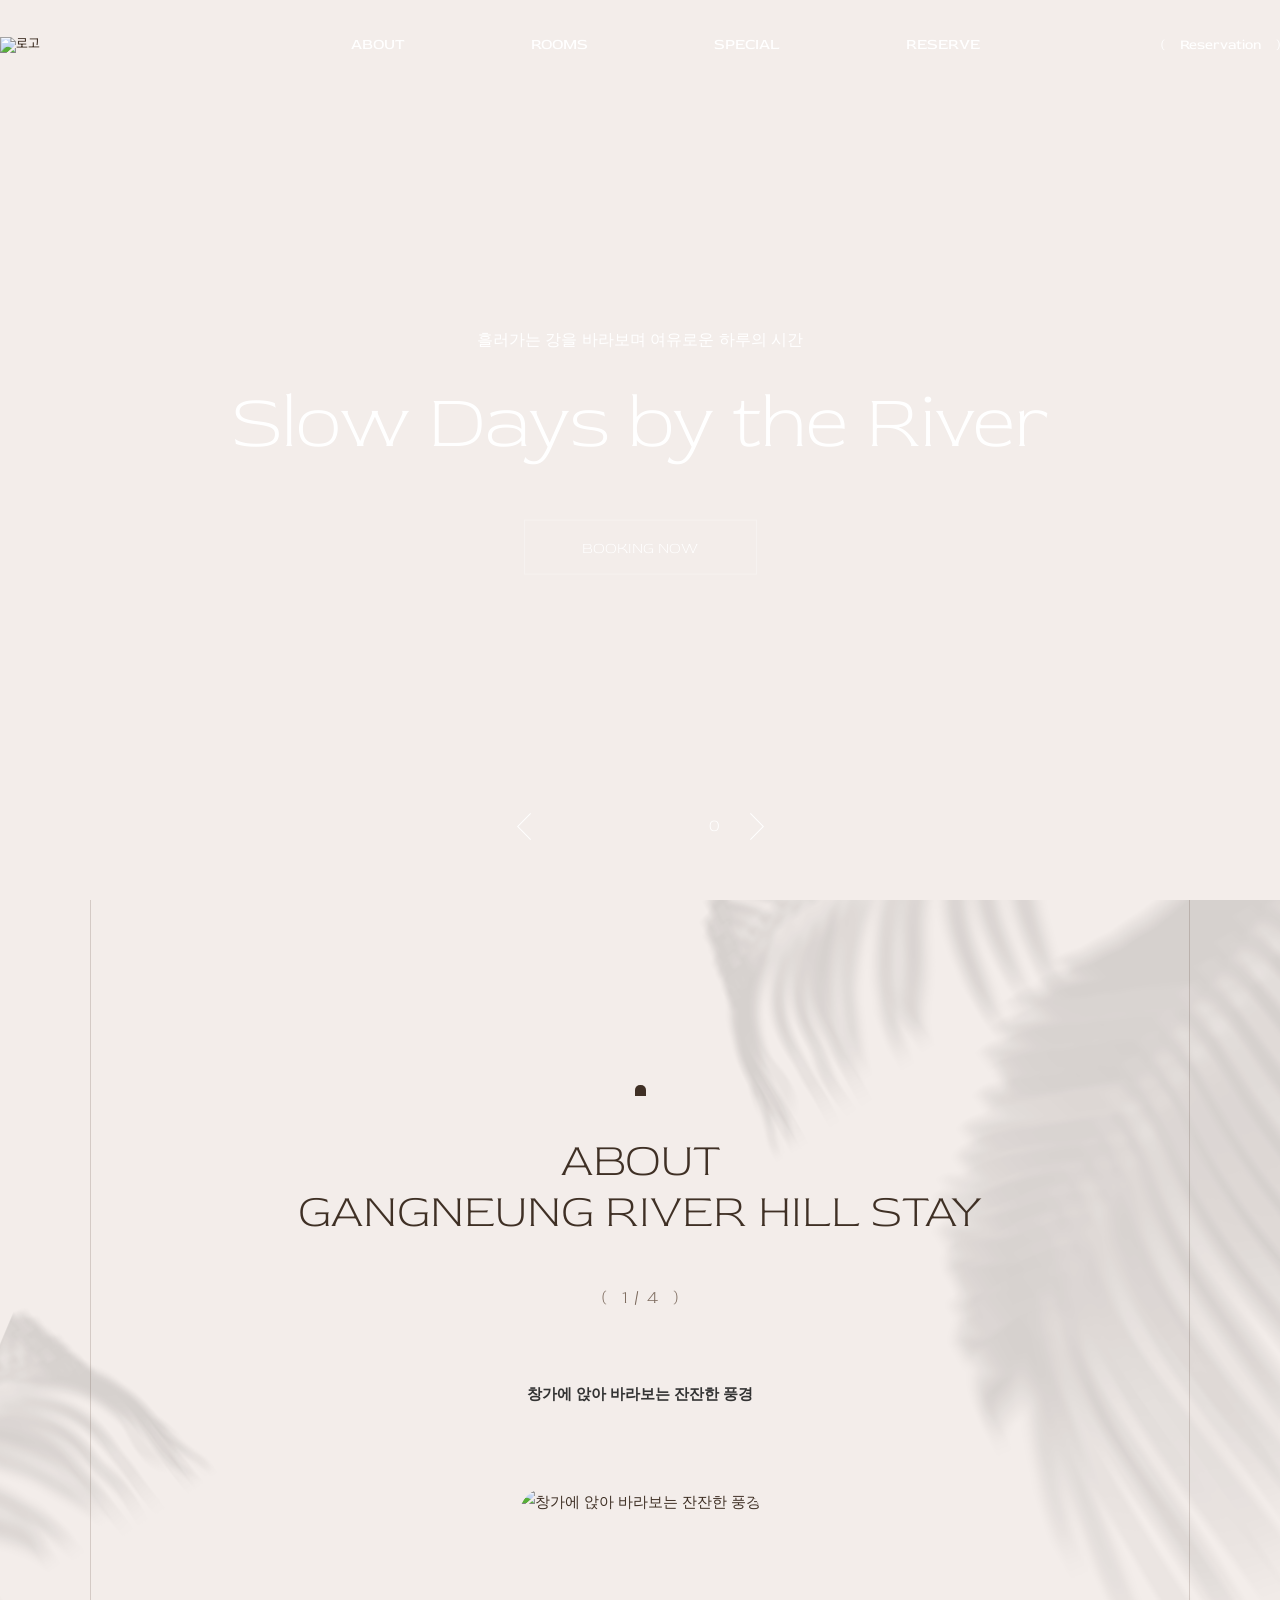
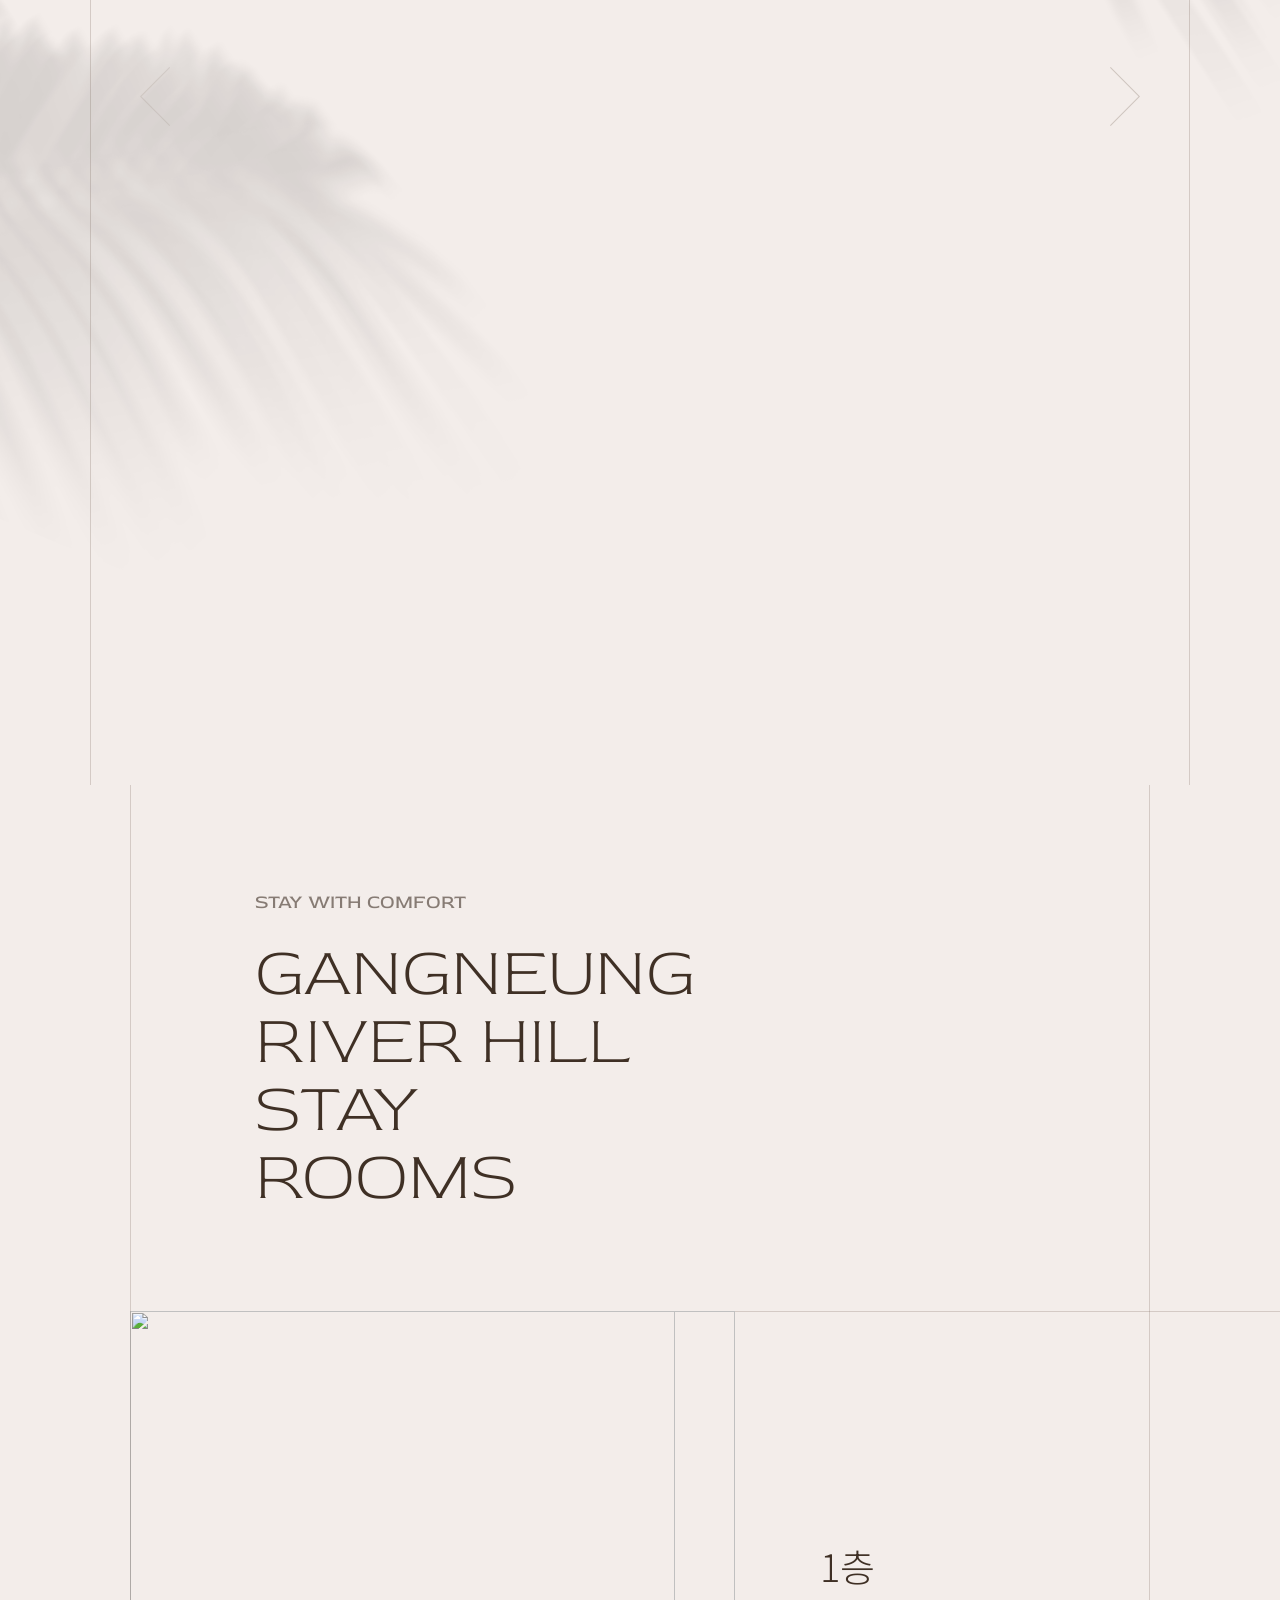
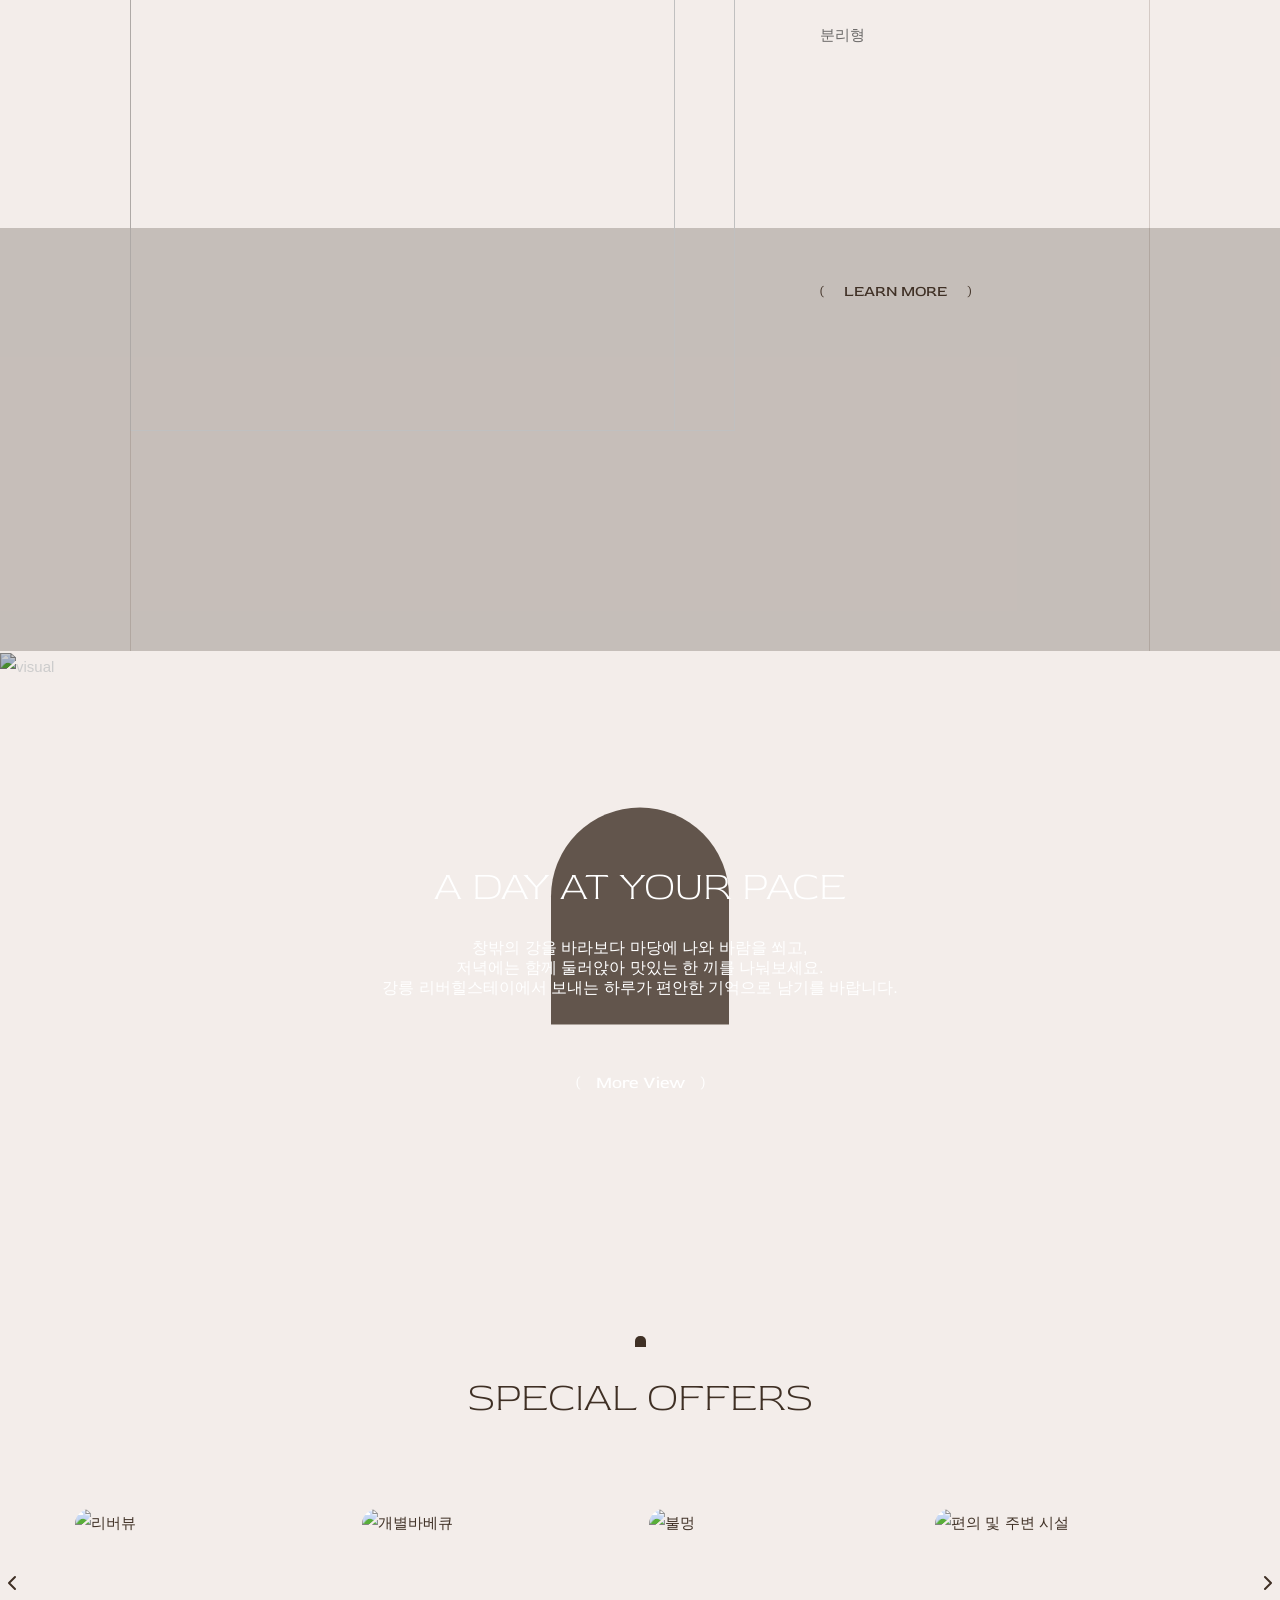
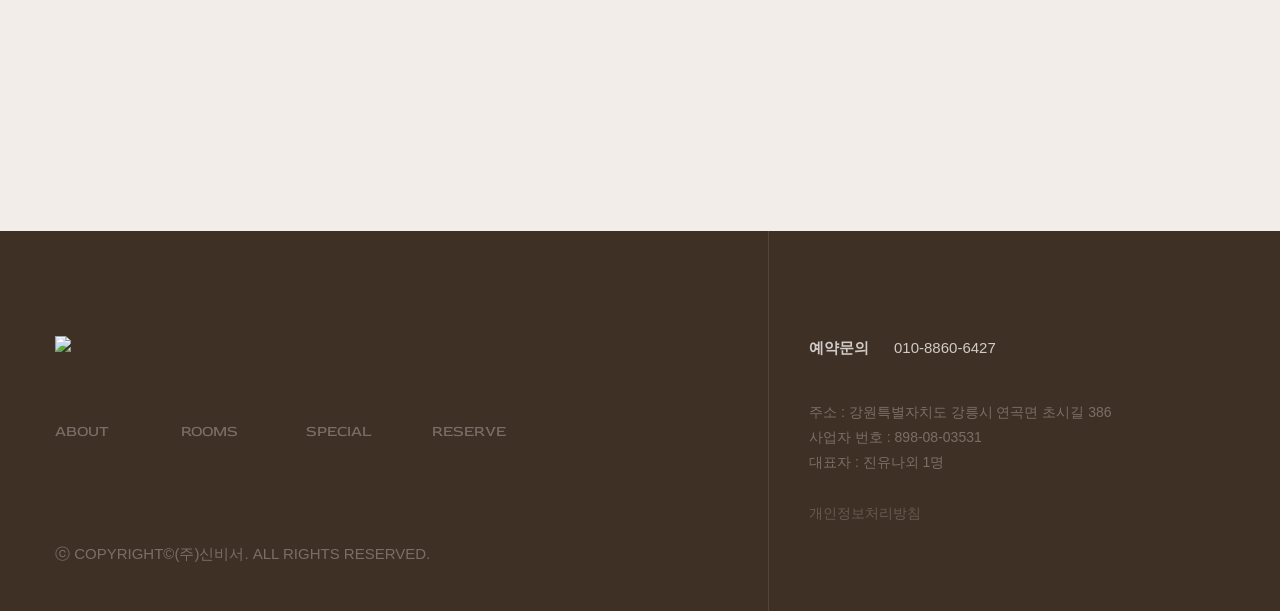
==== commit e4b817f6: "Update template code and site data" ====
--- a/index.html
+++ b/index.html
@@ -29,6 +29,7 @@
   <meta name="twitter:title" content="강릉 리버힐스테이 - 홈" />
   <meta name="twitter:description" content="맑은 연곡천의 자연과 무료 개별 숯불 바비큐, 정성 어린 텃밭의 온기가 어우러지는 강릉 리버힐스테이에서 완벽한 휴식을 경험해 보세요." />
   <meta name="twitter:image" content="https://bookingplay-media.s3.amazonaws.com/item_images/2026/11/05/ZXi0kAtU2E5S.jpg" />
+  <meta name="naver-site-verification" content="3322b4811304cd6ad8480c65b42abc5d87a96be3" />
 </head>
 <body>
     <div id="sh_wrapper">
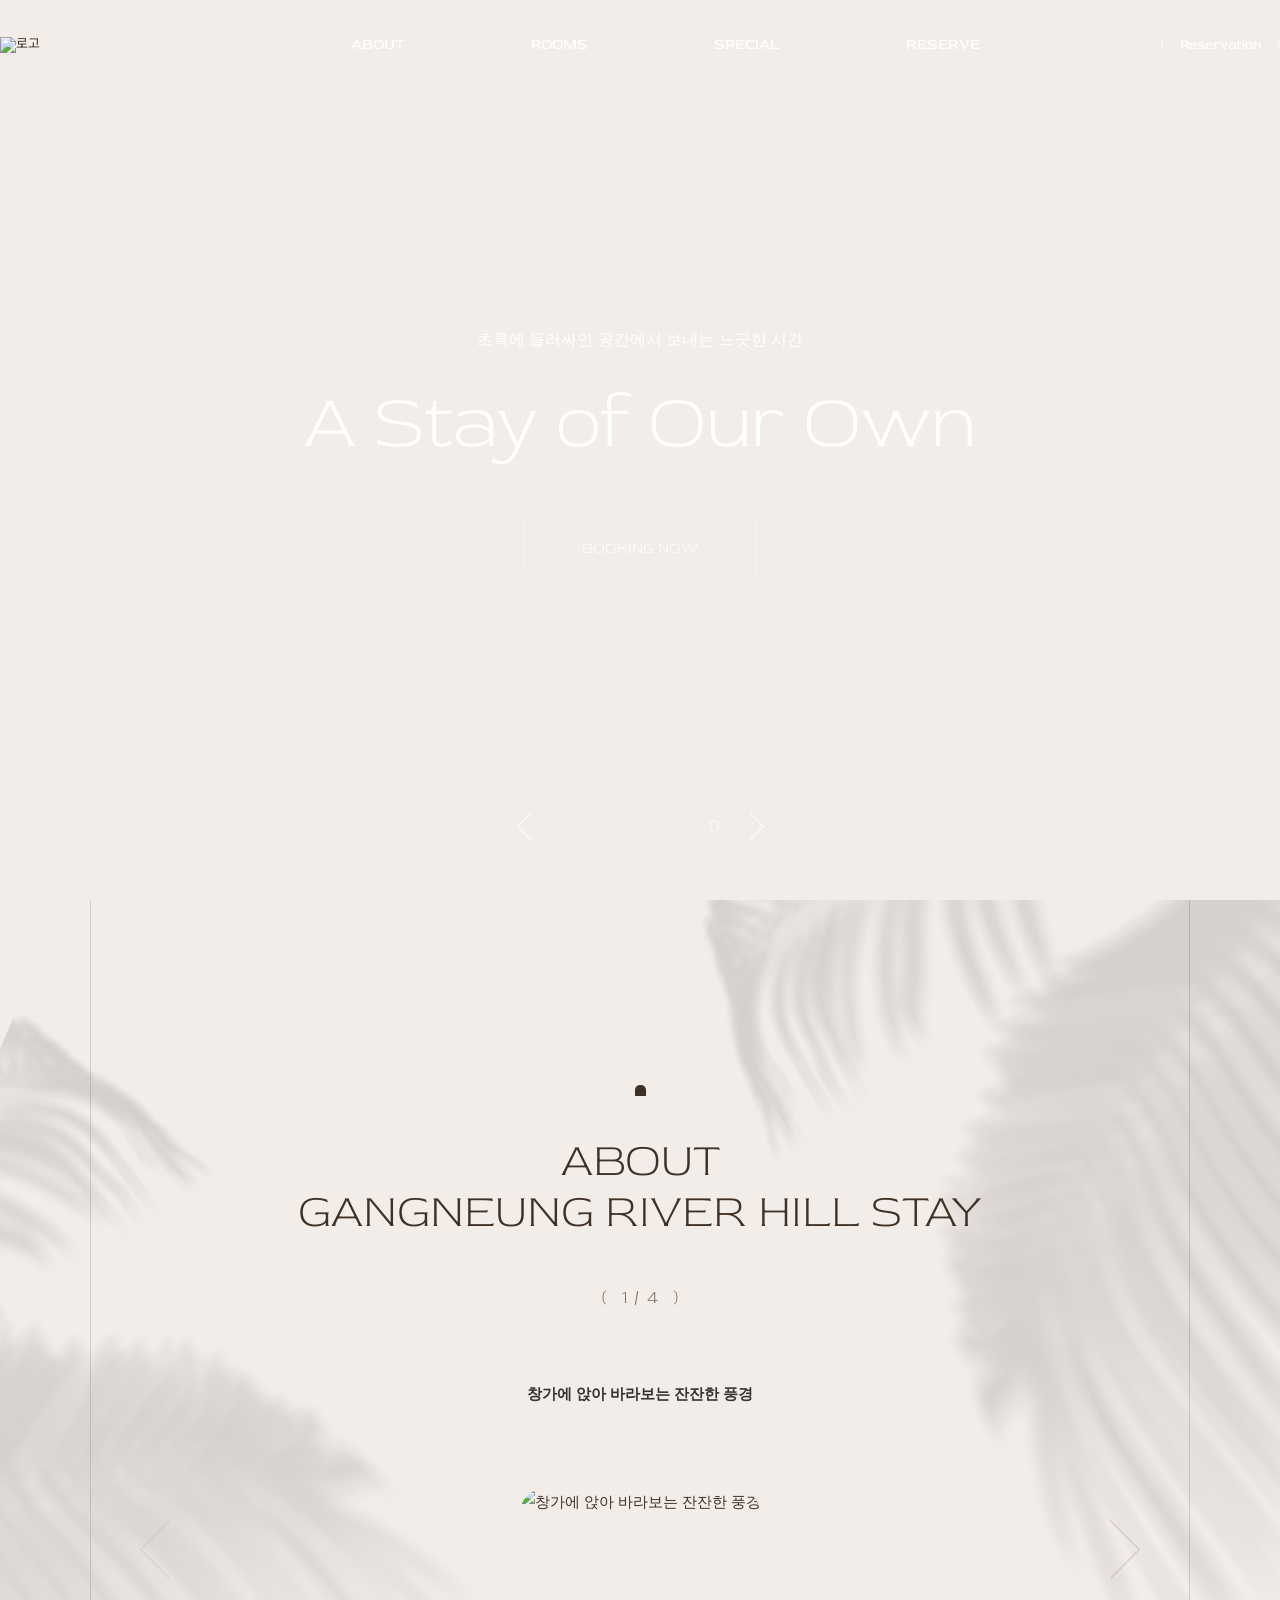
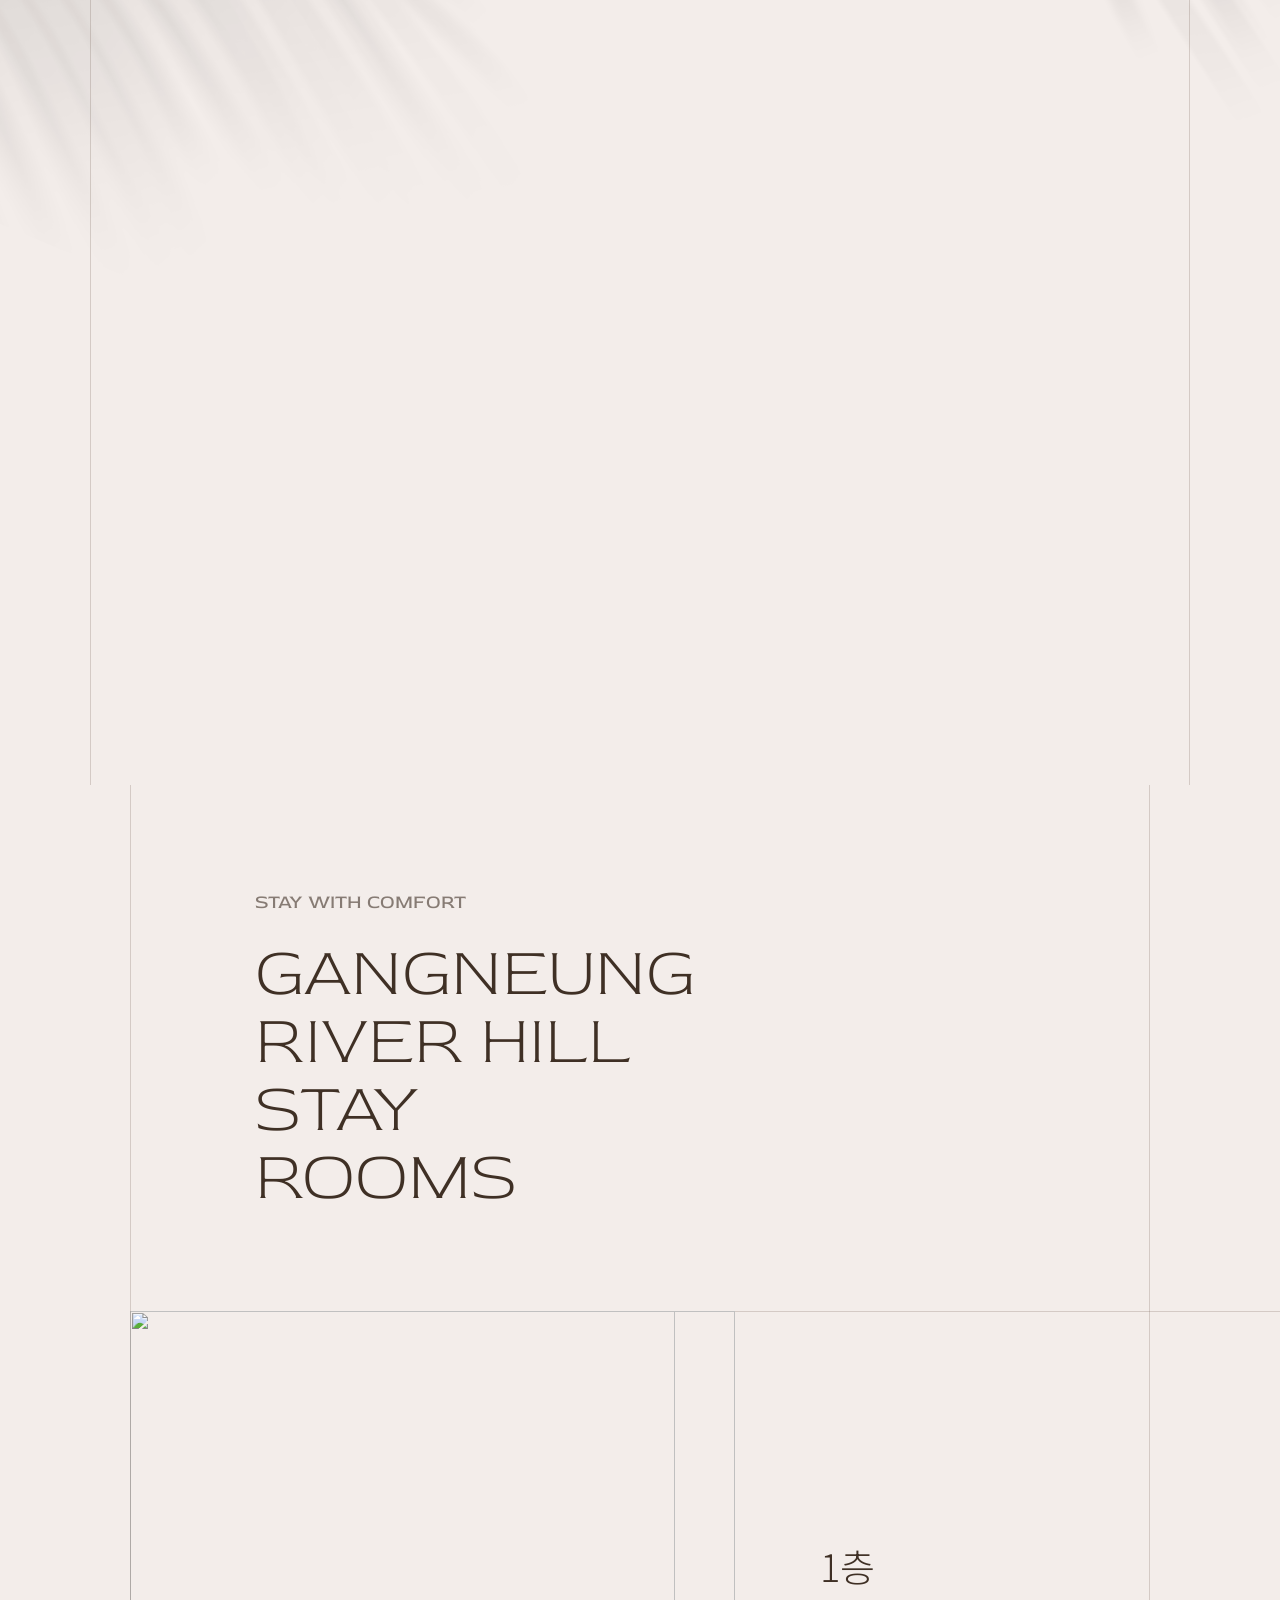
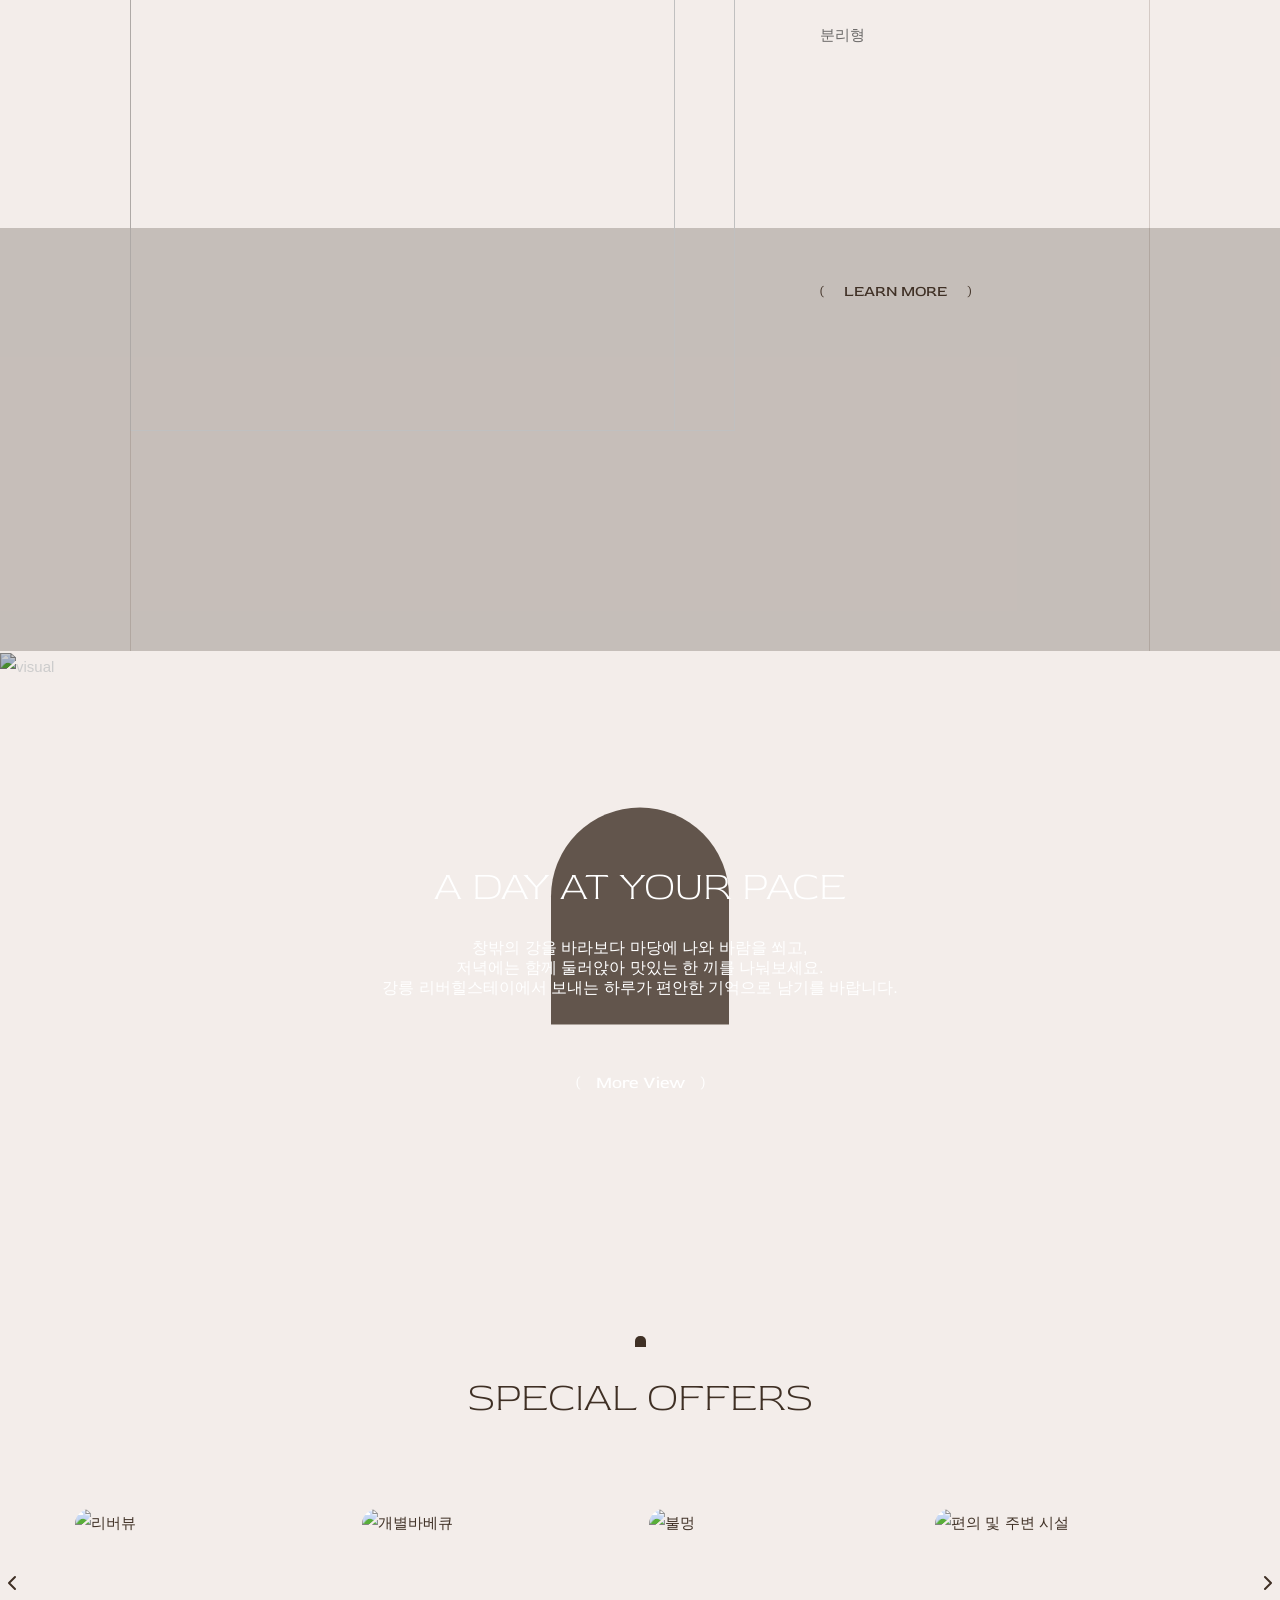
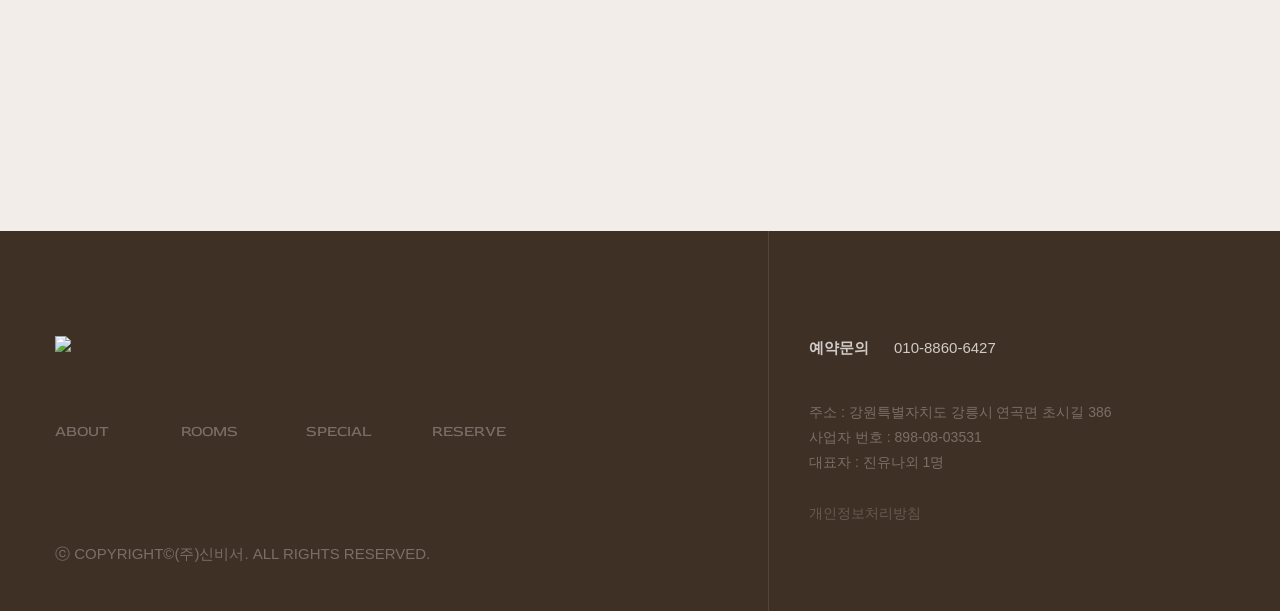
==== commit 8a640949: "Update template code and site data" ====
--- a/index.html
+++ b/index.html
@@ -21,15 +21,16 @@
   <meta property="og:type" content="website" />
   <meta property="og:title" content="강릉 리버힐스테이 - 홈" />
   <meta property="og:description" content="맑은 연곡천의 자연과 무료 개별 숯불 바비큐, 정성 어린 텃밭의 온기가 어우러지는 강릉 리버힐스테이에서 완벽한 휴식을 경험해 보세요." />
-  <meta property="og:image" content="https://bookingplay-media.s3.amazonaws.com/item_images/2026/11/05/ZXi0kAtU2E5S.jpg" />
+  <meta property="og:image" content="https://bookingplay-media.s3.amazonaws.com/item_images/2026/11/06/P3qUWFcS4xmj.jpg" />
   <meta property="og:url" content="https://riverhillstay.kr" />
 
   <!-- Twitter Card Meta Tags -->
   <meta name="twitter:card" content="summary_large_image" />
   <meta name="twitter:title" content="강릉 리버힐스테이 - 홈" />
   <meta name="twitter:description" content="맑은 연곡천의 자연과 무료 개별 숯불 바비큐, 정성 어린 텃밭의 온기가 어우러지는 강릉 리버힐스테이에서 완벽한 휴식을 경험해 보세요." />
-  <meta name="twitter:image" content="https://bookingplay-media.s3.amazonaws.com/item_images/2026/11/05/ZXi0kAtU2E5S.jpg" />
+  <meta name="twitter:image" content="https://bookingplay-media.s3.amazonaws.com/item_images/2026/11/06/P3qUWFcS4xmj.jpg" />
   <meta name="naver-site-verification" content="3322b4811304cd6ad8480c65b42abc5d87a96be3" />
+  <meta name="google-site-verification" content="yKr5t1ss-55VX8zrzti1Wg8qxW9y-4DTwI8tEFwX6ks" />
 </head>
 <body>
     <div id="sh_wrapper">
